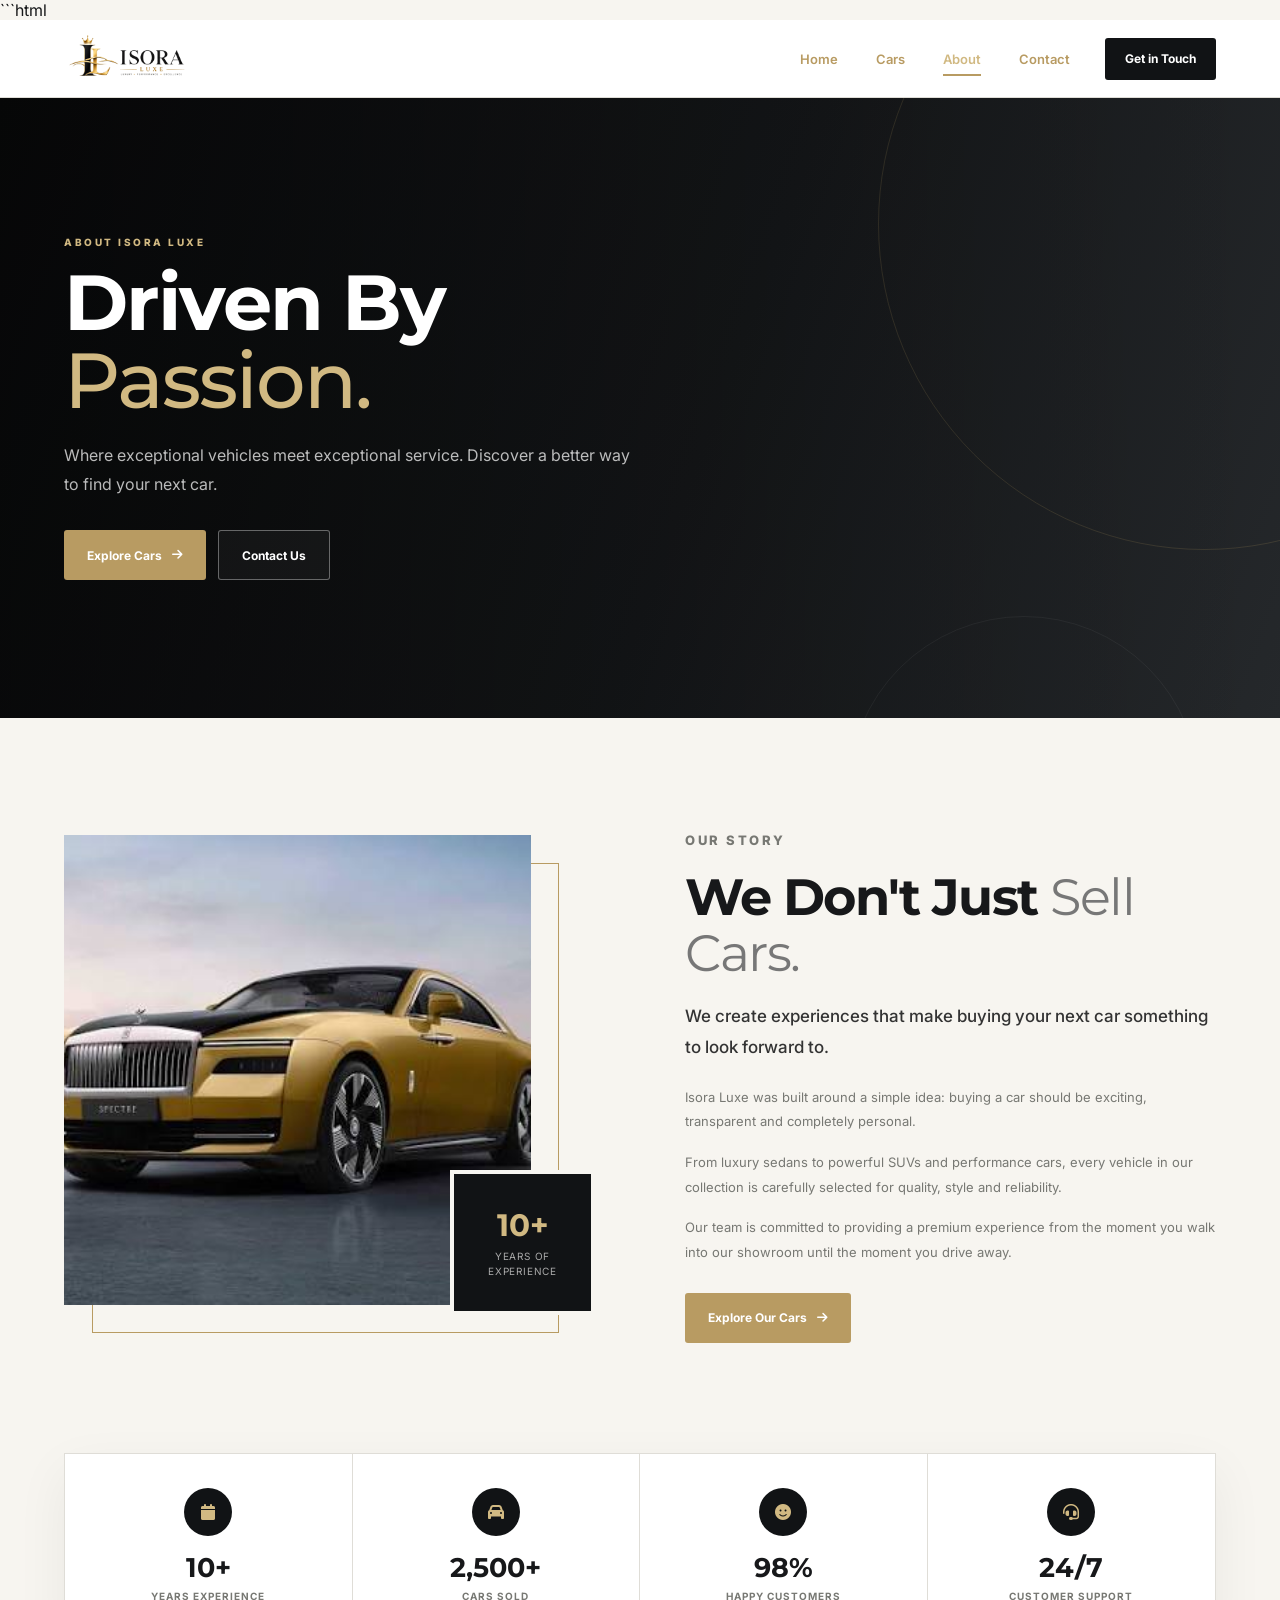
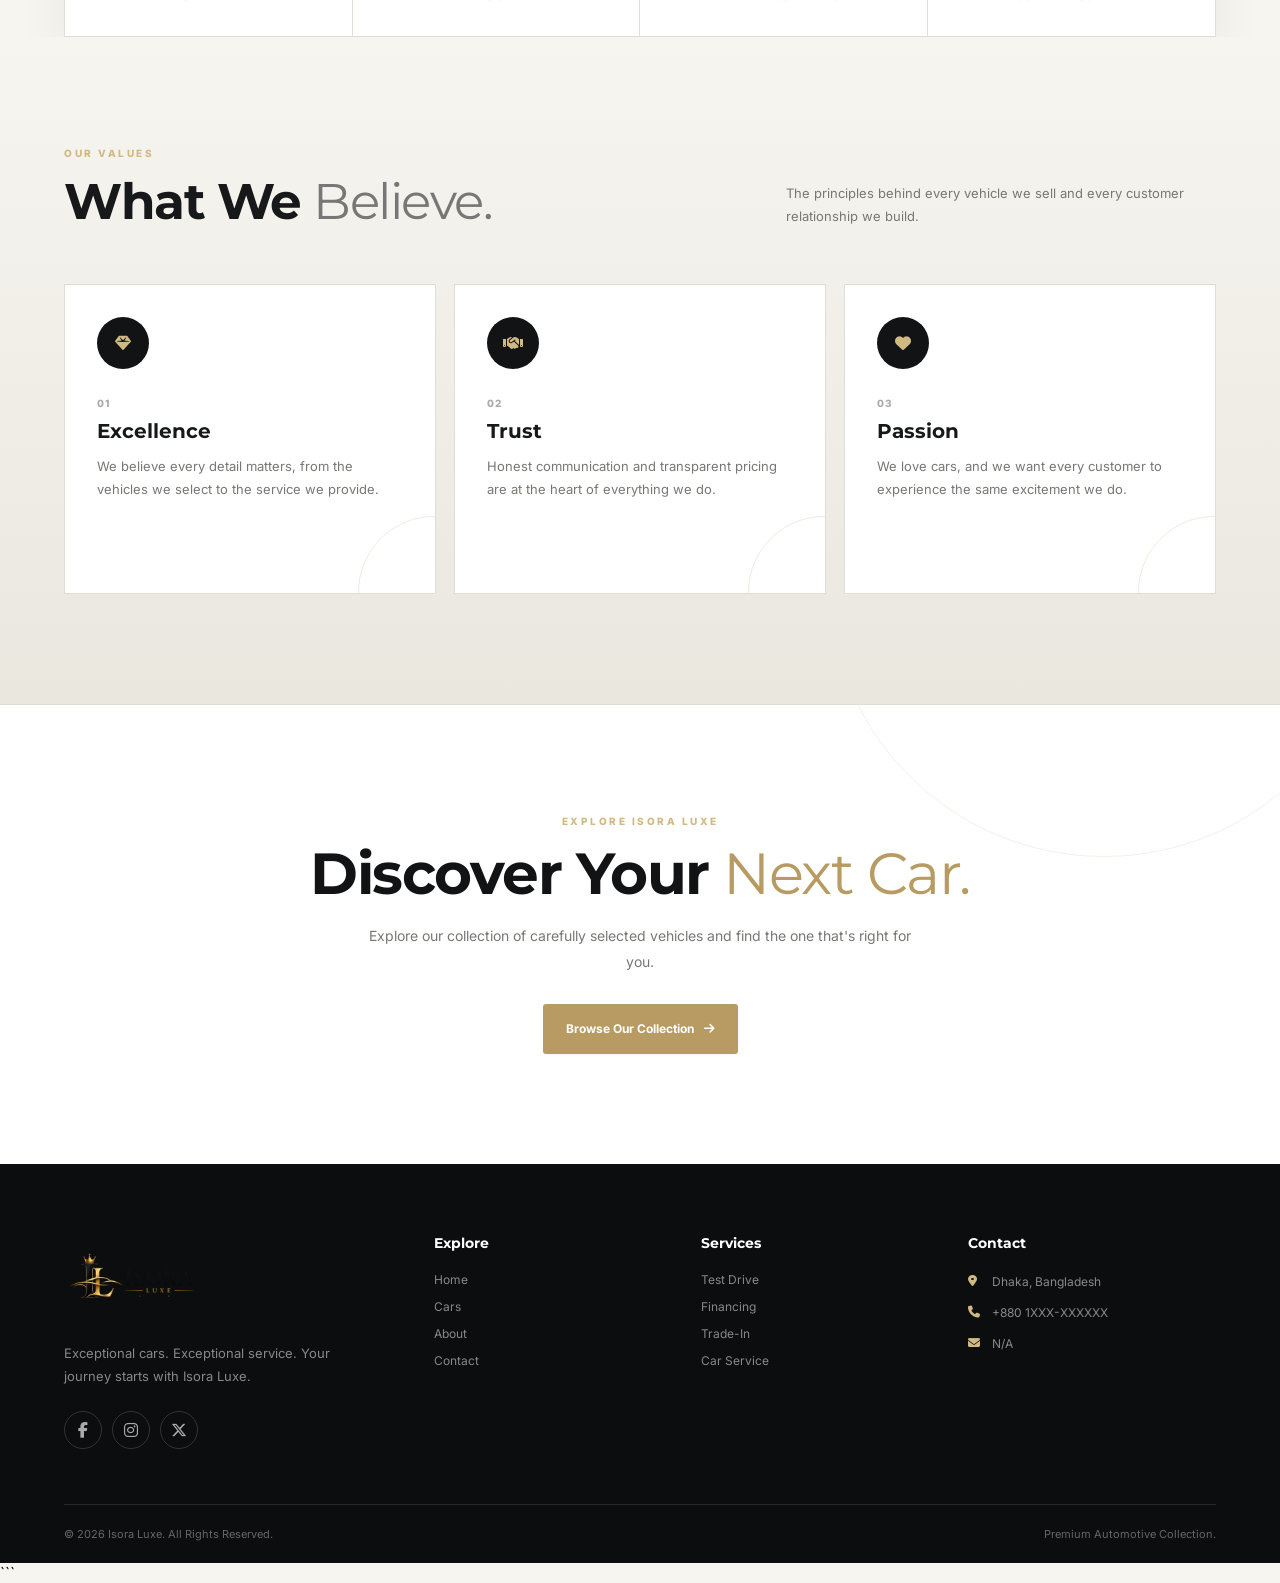
==== about.html @ 67a17119 "Fix website files and image paths" ====
```html
<!DOCTYPE html>
<html lang="en">

<head>

    <meta charset="UTF-8">
    <meta name="viewport" content="width=device-width, initial-scale=1.0">

    <title>About | Isora Luxe</title>

    <!-- Google Fonts -->
    <link
        href="https://fonts.googleapis.com/css2?family=Inter:wght@400;500;600;700&family=Montserrat:wght@600;700;800&display=swap"
        rel="stylesheet">

    <!-- Font Awesome -->
    <link
        rel="stylesheet"
        href="https://cdnjs.cloudflare.com/ajax/libs/font-awesome/6.5.2/css/all.min.css">

    <style>

        :root {
            --black: #111315;
            --dark: #181a1d;
            --charcoal: #24272b;

            --cream: #f7f5f0;
            --warm: #eeece6;
            --white: #ffffff;

            --text: #17181a;
            --muted: #777873;

            --gold: #b89b62;
            --gold-light: #d1b982;

            --border: #dfddd7;
        }


        * {
            margin: 0;
            padding: 0;
            box-sizing: border-box;
        }


        html {
            scroll-behavior: smooth;
        }


        body {
            font-family: "Inter", sans-serif;
            background: var(--cream);
            color: var(--text);
            overflow-x: hidden;
        }


        a {
            text-decoration: none;
        }


        /* =====================================================
           NAVBAR
        ===================================================== */

        .navbar {
            width: 100%;
            height: 78px;

            padding: 0 5%;

            display: flex;
            align-items: center;
            justify-content: space-between;

            background: #ffffff;

            border-bottom: 1px solid var(--border);

            position: relative;
            z-index: 100;
        }


        /* LOGO IMAGE */

        .logo {
            display: flex;
            align-items: center;

            flex-shrink: 0;
        }


        .logo img {
            width: 125px;
            height: auto;

            display: block;

            object-fit: contain;
        }


        .nav-links {
            display: flex;
            align-items: center;
            justify-content: center;

            gap: 38px;

            margin-left: auto;
            margin-right: 35px;
        }


        /* GOLDEN NAVIGATION LINKS */

        .nav-links a {
            position: relative;

            color: var(--gold);

            font-size: 13px;
            font-weight: 600;

            transition: color 0.25s ease;
        }


        .nav-links a:hover,
        .nav-links a.active {
            color: var(--gold-light);
        }


        .nav-links a.active::after {
            content: "";

            position: absolute;

            left: 0;
            bottom: -9px;

            width: 100%;
            height: 2px;

            background: var(--gold);
        }


        .nav-btn {
            display: inline-flex;
            align-items: center;
            justify-content: center;

            min-height: 42px;

            padding: 0 20px;

            background: var(--black);
            color: white;

            font-size: 12px;
            font-weight: 700;

            border-radius: 3px;

            transition: 0.25s ease;
        }


        .nav-btn:hover {
            background: var(--gold);
            color: white;
        }


        .menu-btn {
            display: none;

            border: none;
            background: transparent;

            font-size: 22px;

            cursor: pointer;
        }


        /* =====================================================
           HERO
        ===================================================== */

        .about-hero {
            min-height: 620px;

            position: relative;

            display: flex;
            align-items: center;

            background:
                linear-gradient(
                    110deg,
                    #090a0b 0%,
                    #151719 55%,
                    #25282b 100%
                );

            overflow: hidden;
        }


        .about-hero::before {
            content: "";

            position: absolute;

            width: 650px;
            height: 650px;

            right: -250px;
            top: -200px;

            border: 1px solid rgba(184,155,98,0.18);

            border-radius: 50%;
        }


        .about-hero::after {
            content: "";

            position: absolute;

            width: 350px;
            height: 350px;

            right: 80px;
            bottom: -250px;

            border: 1px solid rgba(255,255,255,0.05);

            border-radius: 50%;
        }


        .about-hero-overlay {
            position: absolute;
            inset: 0;

            background:
                linear-gradient(
                    90deg,
                    rgba(0,0,0,0.35),
                    transparent
                );
        }


        .about-hero-content {
            width: min(1180px, 90%);

            margin: 0 auto;

            position: relative;

            z-index: 2;

            color: white;
        }


        .section-label {
            margin-bottom: 15px;

            color: var(--gold-light);

            font-size: 10px;
            font-weight: 800;

            letter-spacing: 2.5px;

            text-transform: uppercase;
        }


        .about-hero h1 {
            max-width: 700px;

            margin-bottom: 22px;

            font-family: "Montserrat", sans-serif;

            font-size: clamp(48px, 7vw, 78px);

            line-height: 1;

            letter-spacing: -2px;
        }


        .about-hero h1 span {
            color: var(--gold-light);
            font-weight: 500;
        }


        .hero-description {
            max-width: 570px;

            margin-bottom: 32px;

            color: rgba(255,255,255,0.72);

            font-size: 16px;
            line-height: 1.8;
        }


        .hero-buttons {
            display: flex;
            flex-wrap: wrap;
            gap: 12px;
        }


        .primary-btn,
        .secondary-btn {
            min-height: 50px;

            padding: 0 23px;

            display: inline-flex;
            align-items: center;
            justify-content: center;

            gap: 10px;

            border-radius: 3px;

            font-size: 12px;
            font-weight: 700;

            transition: 0.25s ease;
        }


        .primary-btn {
            background: var(--gold);
            color: white;
        }


        .primary-btn:hover {
            background: var(--gold-light);
            color: var(--black);

            transform: translateY(-2px);
        }


        .secondary-btn {
            border: 1px solid rgba(255,255,255,0.35);

            background: rgba(255,255,255,0.04);

            color: white;
        }


        .secondary-btn:hover {
            background: white;
            color: var(--black);

            transform: translateY(-2px);
        }


        /* =====================================================
           STORY
        ===================================================== */

        .about-section {
            width: min(1180px, 90%);

            margin: 0 auto;

            padding: 110px 0;

            display: grid;

            grid-template-columns: 1fr 1fr;

            gap: 90px;

            align-items: center;
        }


        .about-image {
            position: relative;

            min-height: 500px;
        }


        .about-image img {
            width: 88%;
            height: 470px;

            display: block;

            object-fit: cover;

            position: relative;

            z-index: 2;
        }


        .image-frame {
            position: absolute;

            width: 88%;
            height: 470px;

            top: 28px;
            left: 28px;

            border: 1px solid var(--gold);

            z-index: 1;
        }


        .experience-badge {
            position: absolute;

            right: 0;
            bottom: 20px;

            width: 145px;
            height: 145px;

            display: flex;
            flex-direction: column;

            align-items: center;
            justify-content: center;

            text-align: center;

            background: var(--black);

            color: white;

            z-index: 4;

            border: 4px solid var(--cream);
        }


        .experience-badge strong {
            font-family: "Montserrat", sans-serif;

            font-size: 31px;

            color: var(--gold-light);
        }


        .experience-badge span {
            margin-top: 5px;

            font-size: 10px;

            line-height: 1.5;

            color: #aaa;

            text-transform: uppercase;

            letter-spacing: 0.8px;
        }


        .about-content h2 {
            margin-bottom: 20px;

            font-family: "Montserrat", sans-serif;

            font-size: clamp(34px, 4vw, 52px);

            line-height: 1.1;

            letter-spacing: -1.5px;
        }


        .about-content h2 span {
            color: #777;

            font-weight: 400;
        }


        .about-intro {
            margin-bottom: 22px;

            color: #333;

            font-size: 17px;

            line-height: 1.8;

            font-weight: 500;
        }


        .about-content > p:not(.about-intro) {
            margin-bottom: 16px;

            color: var(--muted);

            font-size: 13px;

            line-height: 1.9;
        }


        .about-content .primary-btn {
            margin-top: 12px;
        }


        /* =====================================================
           STATS
        ===================================================== */

        .stats-section {
            width: min(1180px, 90%);

            margin: 0 auto;

            display: grid;

            grid-template-columns: repeat(4, 1fr);

            background: white;

            border: 1px solid var(--border);

            box-shadow: 0 18px 50px rgba(0,0,0,0.06);
        }


        .stat {
            padding: 34px 20px;

            text-align: center;

            border-right: 1px solid var(--border);
        }


        .stat:last-child {
            border-right: none;
        }


        .stat-icon {
            width: 48px;
            height: 48px;

            margin: 0 auto 15px;

            display: flex;

            align-items: center;
            justify-content: center;

            border-radius: 50%;

            background: var(--black);

            color: var(--gold-light);
        }


        .stat strong {
            display: block;

            margin-bottom: 6px;

            font-family: "Montserrat", sans-serif;

            font-size: 27px;
        }


        .stat span {
            color: var(--muted);

            font-size: 10px;

            font-weight: 700;

            letter-spacing: 1px;

            text-transform: uppercase;
        }


        /* =====================================================
           VALUES
        ===================================================== */

        .values-section {
            padding: 110px 5%;

            background:
                linear-gradient(
                    180deg,
                    var(--cream),
                    #eae7df
                );
        }


        .section-heading {
            width: min(1180px, 100%);

            margin: 0 auto 55px;

            display: flex;

            align-items: end;

            justify-content: space-between;

            gap: 40px;
        }


        .section-heading h2 {
            font-family: "Montserrat", sans-serif;

            font-size: clamp(34px, 4vw, 50px);

            line-height: 1.1;

            letter-spacing: -1.5px;
        }


        .section-heading h2 span {
            color: #777;

            font-weight: 400;
        }


        .heading-description {
            max-width: 430px;

            color: var(--muted);

            font-size: 13px;

            line-height: 1.8;
        }


        .values-grid {
            width: min(1180px, 100%);

            margin: 0 auto;

            display: grid;

            grid-template-columns: repeat(3, 1fr);

            gap: 18px;
        }


        .value-card {
            min-height: 310px;

            padding: 32px;

            background: white;

            border: 1px solid var(--border);

            position: relative;

            overflow: hidden;

            transition: 0.3s ease;
        }


        .value-card::after {
            content: "";

            position: absolute;

            width: 150px;
            height: 150px;

            right: -75px;
            bottom: -75px;

            border: 1px solid rgba(184,155,98,0.2);

            border-radius: 50%;
        }


        .value-card:hover {
            transform: translateY(-7px);

            box-shadow: 0 22px 45px rgba(0,0,0,0.09);
        }


        .value-icon {
            width: 52px;
            height: 52px;

            margin-bottom: 28px;

            display: flex;

            align-items: center;
            justify-content: center;

            background: var(--black);

            color: var(--gold-light);

            border-radius: 50%;
        }


        .value-number {
            display: block;

            margin-bottom: 10px;

            color: #aaa;

            font-size: 10px;

            font-weight: 800;

            letter-spacing: 1px;
        }


        .value-card h3 {
            margin-bottom: 12px;

            font-family: "Montserrat", sans-serif;

            font-size: 20px;
        }


        .value-card p {
            color: var(--muted);

            font-size: 13px;

            line-height: 1.8;
        }


        /* =====================================================
           CTA
        ===================================================== */

        .about-cta {
            padding: 110px 5%;

            background: #ffffff;

            color: var(--black);

            text-align: center;

            position: relative;

            overflow: hidden;

            border-top: 1px solid var(--border);
        }


        .about-cta::before {
            content: "";

            position: absolute;

            width: 550px;
            height: 550px;

            top: -400px;
            right: -100px;

            border: 1px solid rgba(184,155,98,0.15);

            border-radius: 50%;
        }


        .cta-content {
            width: min(750px, 100%);

            margin: 0 auto;

            position: relative;

            z-index: 2;
        }


        .about-cta h2 {
            margin-bottom: 18px;

            font-family: "Montserrat", sans-serif;

            font-size: clamp(36px, 5vw, 58px);

            line-height: 1.1;

            letter-spacing: -1.5px;

            color: var(--black);
        }


        .about-cta h2 span {
            color: var(--gold);

            font-weight: 400;
        }


        .about-cta p:not(.section-label) {
            max-width: 560px;

            margin: 0 auto 30px;

            color: var(--muted);

            font-size: 14px;

            line-height: 1.8;
        }


        /* =====================================================
           FOOTER
        ===================================================== */

        .footer {
            width: 100%;

            background: #0c0d0f;

            color: white;

            padding: 70px 5% 0;
        }


        .footer-grid {
            width: min(1180px, 100%);

            margin: 0 auto;

            display: grid;

            grid-template-columns: 1.5fr 1fr 1fr 1.2fr;

            gap: 60px;

            padding-bottom: 55px;
        }


        .footer-about .logo {
            display: inline-flex;

            margin-bottom: 18px;
        }


        /* FOOTER LOGO */

        .footer-about .logo img {
            width: 135px;

            height: auto;

            display: block;
        }


        .footer-about > p {
            max-width: 300px;

            color: #888;

            font-size: 13px;

            line-height: 1.8;
        }


        .social-links {
            display: flex;

            gap: 10px;

            margin-top: 22px;
        }


        .social-links a {
            width: 38px;
            height: 38px;

            display: flex;

            align-items: center;
            justify-content: center;

            border: 1px solid #333;

            color: #aaa;

            border-radius: 50%;

            transition: 0.25s ease;
        }


        .social-links a:hover {
            background: var(--gold);

            border-color: var(--gold);

            color: white;
        }


        .footer-column {
            display: flex;

            flex-direction: column;

            gap: 12px;
        }


        .footer-column h4 {
            margin-bottom: 8px;

            font-family: "Montserrat", sans-serif;

            font-size: 14px;
        }


        .footer-column a {
            color: #888;

            font-size: 12px;

            transition: color 0.2s ease;
        }


        .footer-column a:hover {
            color: var(--gold-light);
        }


        .footer-column p {
            display: flex;

            align-items: flex-start;

            gap: 10px;

            color: #888;

            font-size: 12px;

            line-height: 1.6;
        }


        .footer-column p i {
            color: var(--gold-light);

            margin-top: 3px;

            min-width: 14px;
        }


        .footer-bottom {
            width: min(1180px, 100%);

            margin: 0 auto;

            padding: 22px 0;

            border-top: 1px solid #25272a;

            display: flex;

            align-items: center;

            justify-content: space-between;

            gap: 20px;
        }


        .footer-bottom p {
            color: #666;

            font-size: 11px;
        }


        /* =====================================================
           RESPONSIVE
        ===================================================== */

        @media (max-width: 950px) {

            .nav-links {
                gap: 22px;

                margin-right: 20px;
            }


            .about-section {
                grid-template-columns: 1fr;

                gap: 60px;
            }


            .about-image {
                max-width: 650px;

                width: 100%;

                margin: 0 auto;
            }


            .stats-section {
                grid-template-columns: repeat(2, 1fr);
            }


            .stat:nth-child(2) {
                border-right: none;
            }


            .stat:nth-child(-n+2) {
                border-bottom: 1px solid var(--border);
            }


            .values-grid {
                grid-template-columns: 1fr 1fr;
            }


            .footer-grid {
                grid-template-columns: 1fr 1fr;
            }
        }


        @media (max-width: 700px) {

            .navbar {
                height: 70px;
            }


            .logo img {
                width: 110px;
            }


            .nav-links,
            .nav-btn {
                display: none;
            }


            .menu-btn {
                display: block;
            }


            .about-hero {
                min-height: 560px;
            }


            .about-hero h1 {
                letter-spacing: -1px;
            }


            .about-section {
                padding: 75px 0;
            }


            .about-image {
                min-height: 390px;
            }


            .about-image img {
                width: 88%;

                height: 370px;
            }


            .image-frame {
                width: 88%;

                height: 370px;
            }


            .experience-badge {
                width: 120px;
                height: 120px;

                bottom: 10px;
            }


            .experience-badge strong {
                font-size: 25px;
            }


            .section-heading {
                display: block;
            }


            .heading-description {
                margin-top: 20px;
            }


            .values-grid {
                grid-template-columns: 1fr;
            }


            .values-section {
                padding: 75px 5%;
            }


            .about-cta {
                padding: 80px 5%;
            }


            .footer {
                padding-top: 55px;
            }


            .footer-grid {
                grid-template-columns: 1fr;

                gap: 35px;
            }


            .footer-bottom {
                flex-direction: column;

                align-items: flex-start;
            }
        }


        @media (max-width: 480px) {

            .logo img {
                width: 100px;
            }


            .hero-buttons {
                flex-direction: column;
            }


            .primary-btn,
            .secondary-btn {
                width: 100%;
            }


            .stats-section {
                grid-template-columns: 1fr;
            }


            .stat {
                border-right: none !important;

                border-bottom: 1px solid var(--border);
            }


            .stat:last-child {
                border-bottom: none;
            }


            .about-image img,
            .image-frame {
                width: 92%;
            }

        }

    </style>

</head>


<body>


<!-- =====================================================
     NAVBAR
===================================================== -->

<header class="navbar">

    <!-- LOGO IMAGE -->
    <a href="index.html" class="logo">
        <img src="images/logo.png" alt="Isora Luxe Logo">
    </a>


    <nav class="nav-links">

        <a href="index.html">
            Home
        </a>

        <a href="cars.html">
            Cars
        </a>

        <a href="about.html" class="active">
            About
        </a>

        <a href="contact.html">
            Contact
        </a>

    </nav>


    <a href="contact.html" class="nav-btn">
        Get in Touch
    </a>


    <button class="menu-btn" type="button" aria-label="Open menu">
        <i class="fa-solid fa-bars"></i>
    </button>

</header>


<!-- =====================================================
     HERO
===================================================== -->

<section class="about-hero">

    <div class="about-hero-overlay"></div>


    <div class="about-hero-content">

        <p class="section-label">
            About Isora Luxe
        </p>


        <h1>
            Driven By
            <span>Passion.</span>
        </h1>


        <p class="hero-description">
            Where exceptional vehicles meet exceptional service.
            Discover a better way to find your next car.
        </p>


        <div class="hero-buttons">

            <a href="cars.html" class="primary-btn">
                Explore Cars
                <i class="fa-solid fa-arrow-right"></i>
            </a>


            <a href="contact.html" class="secondary-btn">
                Contact Us
            </a>

        </div>

    </div>

</section>


<!-- =====================================================
     STORY
===================================================== -->

<section class="about-section">

    <div class="about-image">

        <div class="image-frame"></div>


        <img
            src="images/car2.jpg"
            alt="Luxury car at Isora Luxe">


        <div class="experience-badge">

            <strong>10+</strong>

            <span>
                Years of<br>
                Experience
            </span>

        </div>

    </div>


    <div class="about-content">

        <p class="section-label">
            Our Story
        </p>


        <h2>
            We Don't Just
            <span>Sell Cars.</span>
        </h2>


        <p class="about-intro">
            We create experiences that make buying your next
            car something to look forward to.
        </p>


        <p>
            Isora Luxe was built around a simple idea:
            buying a car should be exciting, transparent and
            completely personal.
        </p>


        <p>
            From luxury sedans to powerful SUVs and performance
            cars, every vehicle in our collection is carefully
            selected for quality, style and reliability.
        </p>


        <p>
            Our team is committed to providing a premium
            experience from the moment you walk into our
            showroom until the moment you drive away.
        </p>


        <a href="cars.html" class="primary-btn">
            Explore Our Cars
            <i class="fa-solid fa-arrow-right"></i>
        </a>

    </div>

</section>


<!-- =====================================================
     STATS
===================================================== -->

<section class="stats-section">

    <div class="stat">

        <div class="stat-icon">
            <i class="fa-solid fa-calendar"></i>
        </div>

        <strong>10+</strong>

        <span>
            Years Experience
        </span>

    </div>


    <div class="stat">

        <div class="stat-icon">
            <i class="fa-solid fa-car"></i>
        </div>

        <strong>2,500+</strong>

        <span>
            Cars Sold
        </span>

    </div>


    <div class="stat">

        <div class="stat-icon">
            <i class="fa-solid fa-face-smile"></i>
        </div>

        <strong>98%</strong>

        <span>
            Happy Customers
        </span>

    </div>


    <div class="stat">

        <div class="stat-icon">
            <i class="fa-solid fa-headset"></i>
        </div>

        <strong>24/7</strong>

        <span>
            Customer Support
        </span>

    </div>

</section>


<!-- =====================================================
     VALUES
===================================================== -->

<section class="values-section">

    <div class="section-heading">

        <div>

            <p class="section-label">
                Our Values
            </p>


            <h2>
                What We
                <span>Believe.</span>
            </h2>

        </div>


        <p class="heading-description">
            The principles behind every vehicle we sell
            and every customer relationship we build.
        </p>

    </div>


    <div class="values-grid">

        <div class="value-card">

            <div class="value-icon">
                <i class="fa-solid fa-gem"></i>
            </div>


            <span class="value-number">
                01
            </span>


            <h3>
                Excellence
            </h3>


            <p>
                We believe every detail matters, from the
                vehicles we select to the service we provide.
            </p>

        </div>


        <div class="value-card">

            <div class="value-icon">
                <i class="fa-solid fa-handshake"></i>
            </div>


            <span class="value-number">
                02
            </span>


            <h3>
                Trust
            </h3>


            <p>
                Honest communication and transparent pricing
                are at the heart of everything we do.
            </p>

        </div>


        <div class="value-card">

            <div class="value-icon">
                <i class="fa-solid fa-heart"></i>
            </div>


            <span class="value-number">
                03
            </span>


            <h3>
                Passion
            </h3>


            <p>
                We love cars, and we want every customer to
                experience the same excitement we do.
            </p>

        </div>

    </div>

</section>


<!-- =====================================================
     CTA
===================================================== -->

<section class="about-cta">

    <div class="cta-content">

        <p class="section-label">
            Explore Isora Luxe
        </p>


        <h2>
            Discover Your
            <span>Next Car.</span>
        </h2>


        <p>
            Explore our collection of carefully selected
            vehicles and find the one that's right for you.
        </p>


        <a href="cars.html" class="primary-btn">
            Browse Our Collection
            <i class="fa-solid fa-arrow-right"></i>
        </a>

    </div>

</section>


<!-- =====================================================
     FOOTER
===================================================== -->

<footer class="footer">

    <div class="footer-grid">

        <div class="footer-about">

            <!-- FOOTER LOGO IMAGE -->
            <a href="index.html" class="logo">
                <img src="images/logo.png" alt="Isora Luxe Logo">
            </a>


            <p>
                Exceptional cars. Exceptional service.
                Your journey starts with Isora Luxe.
            </p>


            <div class="social-links">

                <a href="#" aria-label="Facebook">
                    <i class="fa-brands fa-facebook-f"></i>
                </a>


                <a href="#" aria-label="Instagram">
                    <i class="fa-brands fa-instagram"></i>
                </a>


                <a href="#" aria-label="X">
                    <i class="fa-brands fa-x-twitter"></i>
                </a>

            </div>

        </div>


        <div class="footer-column">

            <h4>
                Explore
            </h4>


            <a href="index.html">
                Home
            </a>


            <a href="cars.html">
                Cars
            </a>


            <a href="about.html">
                About
            </a>


            <a href="contact.html">
                Contact
            </a>

        </div>


        <div class="footer-column">

            <h4>
                Services
            </h4>


            <a href="contact.html">
                Test Drive
            </a>


            <a href="contact.html">
                Financing
            </a>


            <a href="contact.html">
                Trade-In
            </a>


            <a href="contact.html">
                Car Service
            </a>

        </div>


        <div class="footer-column">

            <h4>
                Contact
            </h4>


            <p>
                <i class="fa-solid fa-location-dot"></i>
                Dhaka, Bangladesh
            </p>


            <p>
                <i class="fa-solid fa-phone"></i>
                +880 1XXX-XXXXXX
            </p>


            <p>
                <i class="fa-solid fa-envelope"></i>
                N/A
            </p>

        </div>

    </div>


    <div class="footer-bottom">

        <p>
            © 2026 Isora Luxe. All Rights Reserved.
        </p>


        <p>
            Premium Automotive Collection.
        </p>

    </div>

</footer>


<script src="js/script.js"></script>

</body>

</html>
```
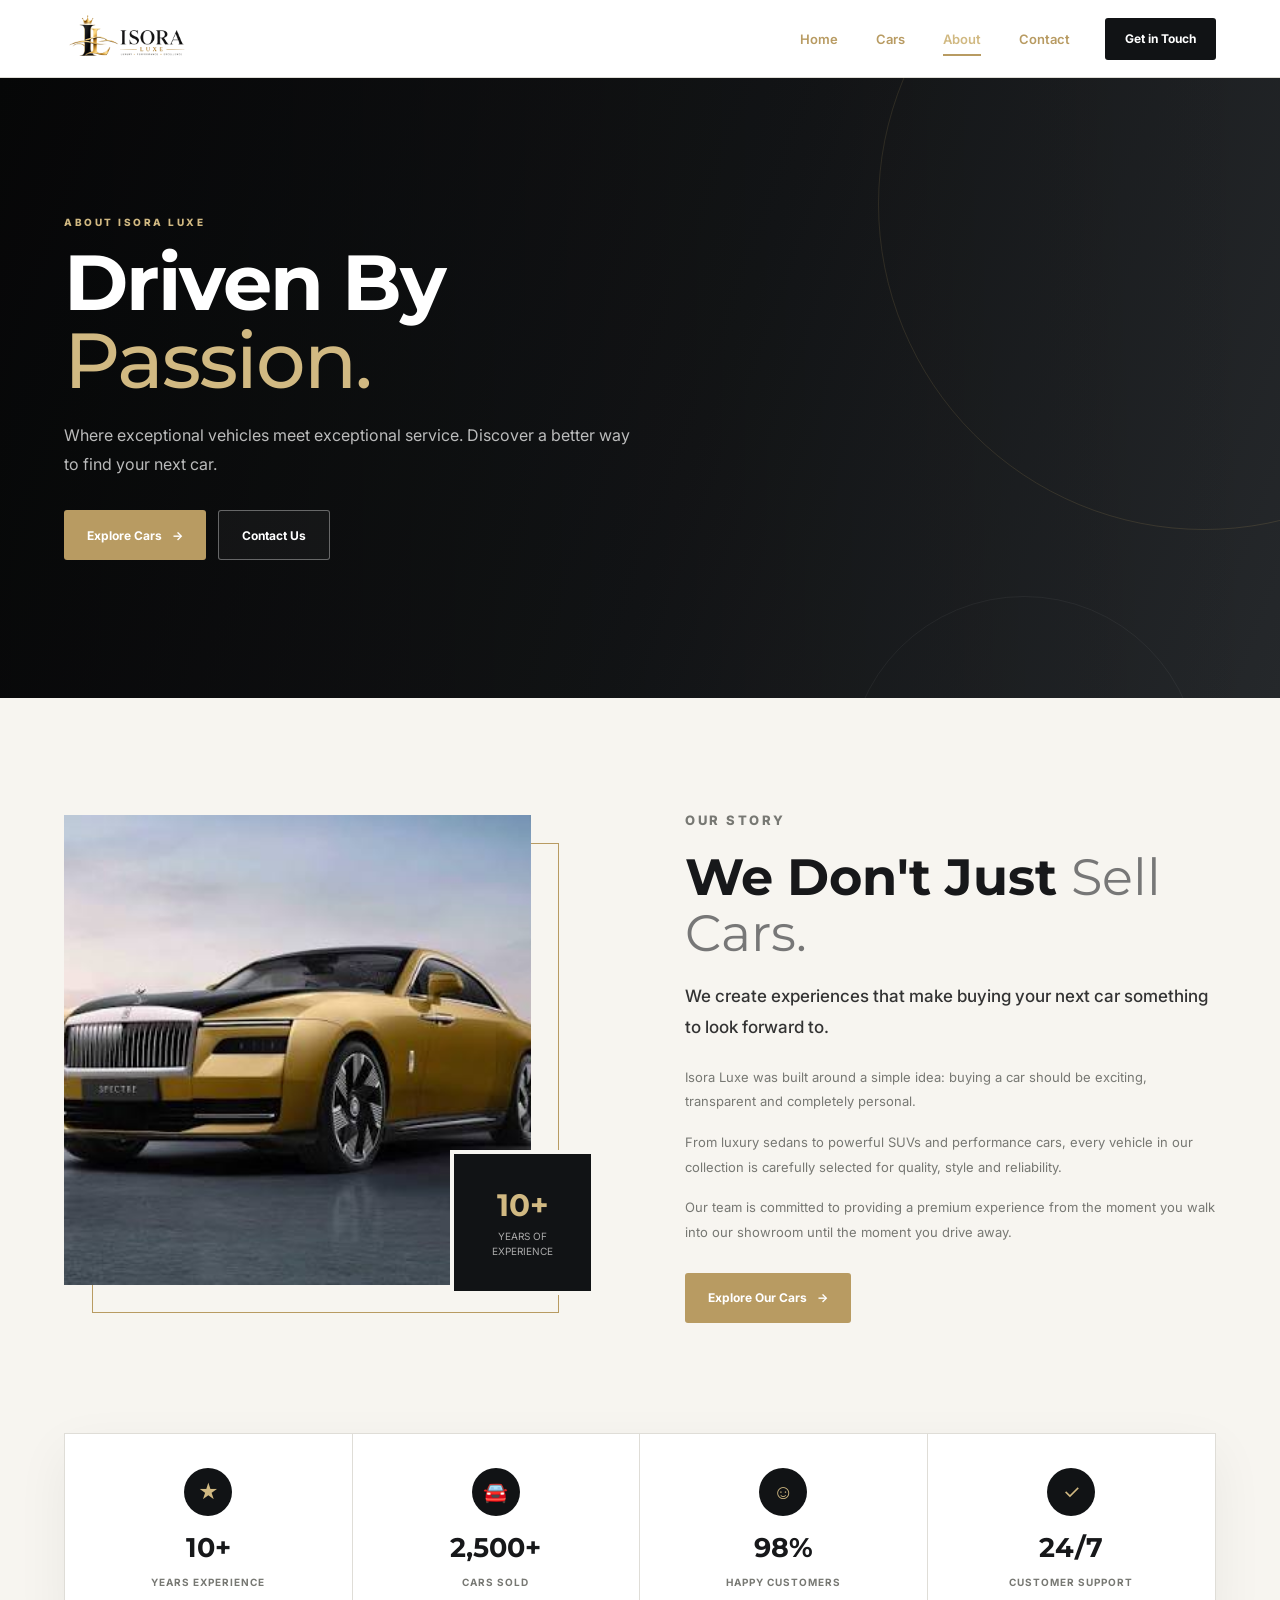
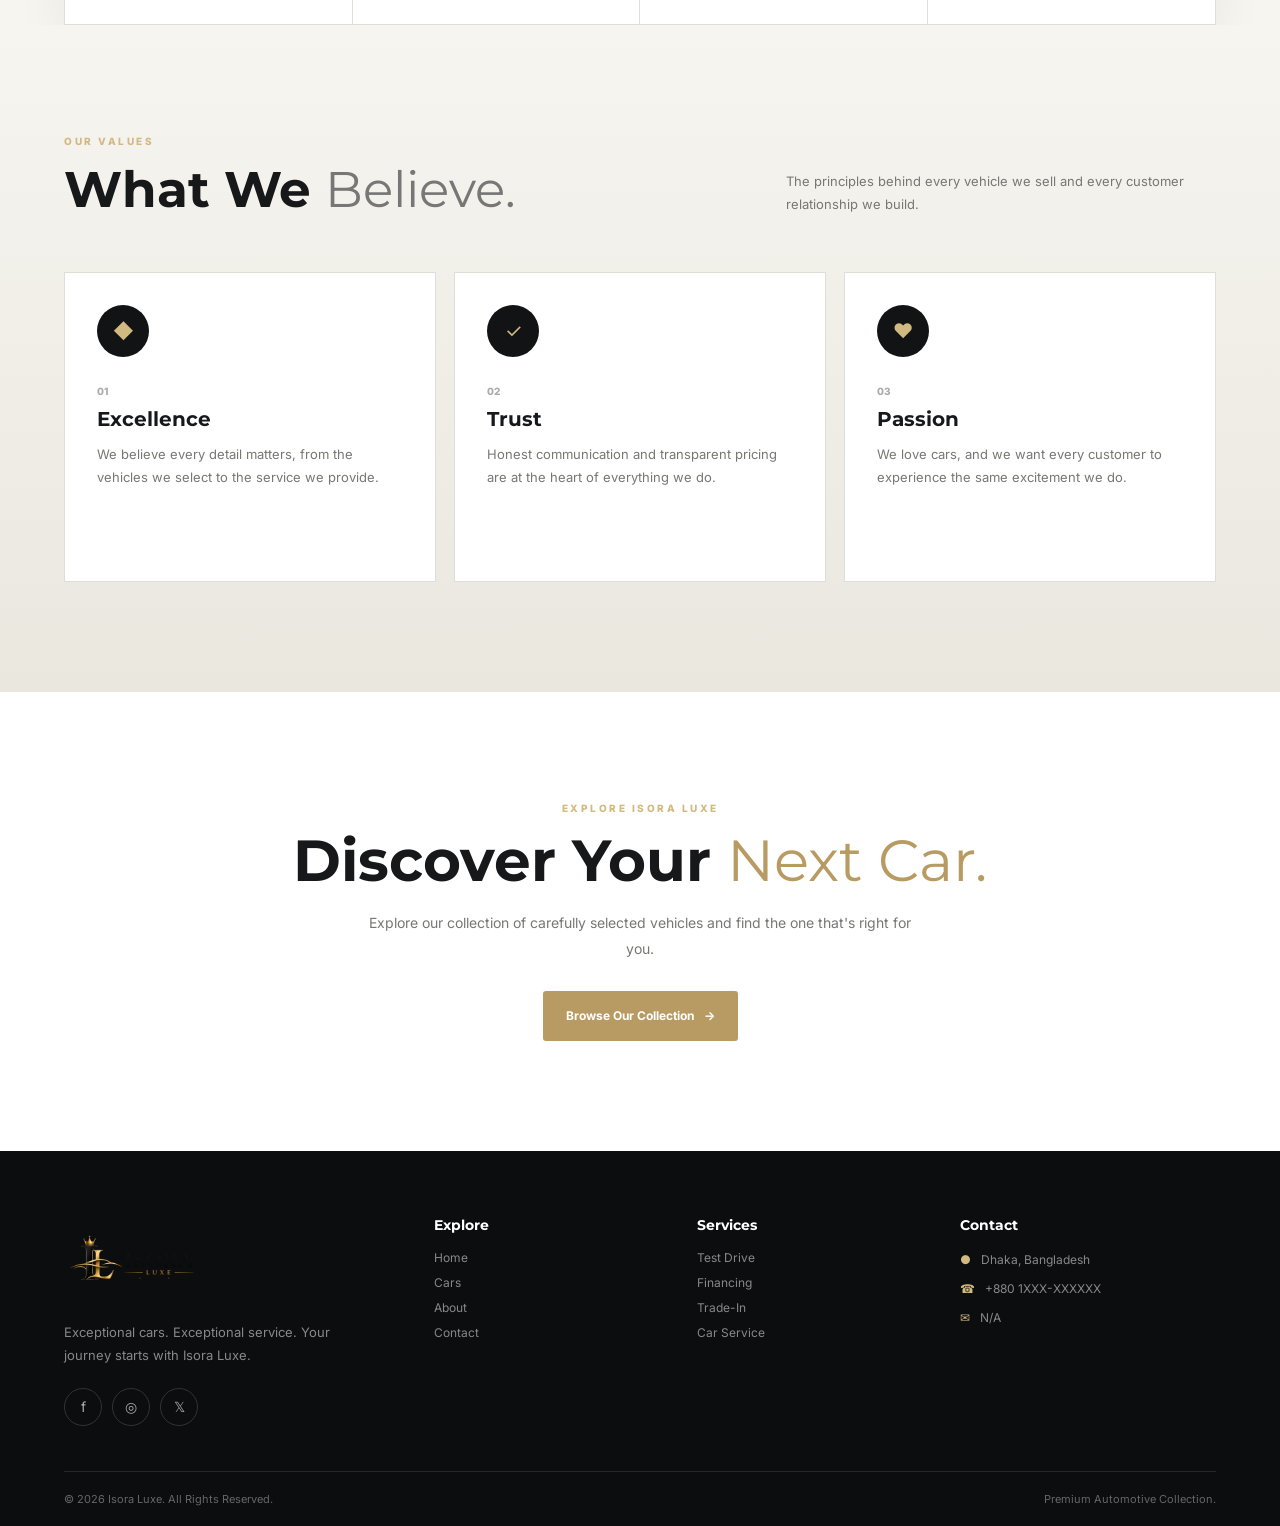
==== commit bafdb3e2: "Add files via upload" ====
--- a/about.html
+++ b/about.html
@@ -1,1808 +1,2289 @@
-```html
-<!DOCTYPE html>
-<html lang="en">
-
-<head>
-
-    <meta charset="UTF-8">
-    <meta name="viewport" content="width=device-width, initial-scale=1.0">
-
-    <title>About | Isora Luxe</title>
-
-    <!-- Google Fonts -->
-    <link
-        href="https://fonts.googleapis.com/css2?family=Inter:wght@400;500;600;700&family=Montserrat:wght@600;700;800&display=swap"
-        rel="stylesheet">
-
-    <!-- Font Awesome -->
-    <link
-        rel="stylesheet"
-        href="https://cdnjs.cloudflare.com/ajax/libs/font-awesome/6.5.2/css/all.min.css">
-
-    <style>
-
-        :root {
-            --black: #111315;
-            --dark: #181a1d;
-            --charcoal: #24272b;
-
-            --cream: #f7f5f0;
-            --warm: #eeece6;
-            --white: #ffffff;
-
-            --text: #17181a;
-            --muted: #777873;
-
-            --gold: #b89b62;
-            --gold-light: #d1b982;
-
-            --border: #dfddd7;
-        }
-
-
-        * {
-            margin: 0;
-            padding: 0;
-            box-sizing: border-box;
-        }
-
-
-        html {
-            scroll-behavior: smooth;
-        }
-
-
-        body {
-            font-family: "Inter", sans-serif;
-            background: var(--cream);
-            color: var(--text);
-            overflow-x: hidden;
-        }
-
-
-        a {
-            text-decoration: none;
-        }
-
-
-        /* =====================================================
-           NAVBAR
-        ===================================================== */
-
-        .navbar {
-            width: 100%;
-            height: 78px;
-
-            padding: 0 5%;
-
-            display: flex;
-            align-items: center;
-            justify-content: space-between;
-
-            background: #ffffff;
-
-            border-bottom: 1px solid var(--border);
-
-            position: relative;
-            z-index: 100;
-        }
-
-
-        /* LOGO IMAGE */
-
-        .logo {
-            display: flex;
-            align-items: center;
-
-            flex-shrink: 0;
-        }
-
-
-        .logo img {
-            width: 125px;
-            height: auto;
-
-            display: block;
-
-            object-fit: contain;
-        }
-
-
-        .nav-links {
-            display: flex;
-            align-items: center;
-            justify-content: center;
-
-            gap: 38px;
-
-            margin-left: auto;
-            margin-right: 35px;
-        }
-
-
-        /* GOLDEN NAVIGATION LINKS */
-
-        .nav-links a {
-            position: relative;
-
-            color: var(--gold);
-
-            font-size: 13px;
-            font-weight: 600;
-
-            transition: color 0.25s ease;
-        }
-
-
-        .nav-links a:hover,
-        .nav-links a.active {
-            color: var(--gold-light);
-        }
-
-
-        .nav-links a.active::after {
-            content: "";
-
-            position: absolute;
-
-            left: 0;
-            bottom: -9px;
-
-            width: 100%;
-            height: 2px;
-
-            background: var(--gold);
-        }
-
-
-        .nav-btn {
-            display: inline-flex;
-            align-items: center;
-            justify-content: center;
-
-            min-height: 42px;
-
-            padding: 0 20px;
-
-            background: var(--black);
-            color: white;
-
-            font-size: 12px;
-            font-weight: 700;
-
-            border-radius: 3px;
-
-            transition: 0.25s ease;
-        }
-
-
-        .nav-btn:hover {
-            background: var(--gold);
-            color: white;
-        }
-
-
-        .menu-btn {
-            display: none;
-
-            border: none;
-            background: transparent;
-
-            font-size: 22px;
-
-            cursor: pointer;
-        }
-
-
-        /* =====================================================
-           HERO
-        ===================================================== */
-
-        .about-hero {
-            min-height: 620px;
-
-            position: relative;
-
-            display: flex;
-            align-items: center;
-
-            background:
-                linear-gradient(
-                    110deg,
-                    #090a0b 0%,
-                    #151719 55%,
-                    #25282b 100%
-                );
-
-            overflow: hidden;
-        }
-
-
-        .about-hero::before {
-            content: "";
-
-            position: absolute;
-
-            width: 650px;
-            height: 650px;
-
-            right: -250px;
-            top: -200px;
-
-            border: 1px solid rgba(184,155,98,0.18);
-
-            border-radius: 50%;
-        }
-
-
-        .about-hero::after {
-            content: "";
-
-            position: absolute;
-
-            width: 350px;
-            height: 350px;
-
-            right: 80px;
-            bottom: -250px;
-
-            border: 1px solid rgba(255,255,255,0.05);
-
-            border-radius: 50%;
-        }
-
-
-        .about-hero-overlay {
-            position: absolute;
-            inset: 0;
-
-            background:
-                linear-gradient(
-                    90deg,
-                    rgba(0,0,0,0.35),
-                    transparent
-                );
-        }
-
-
-        .about-hero-content {
-            width: min(1180px, 90%);
-
-            margin: 0 auto;
-
-            position: relative;
-
-            z-index: 2;
-
-            color: white;
-        }
-
-
-        .section-label {
-            margin-bottom: 15px;
-
-            color: var(--gold-light);
-
-            font-size: 10px;
-            font-weight: 800;
-
-            letter-spacing: 2.5px;
-
-            text-transform: uppercase;
-        }
-
-
-        .about-hero h1 {
-            max-width: 700px;
-
-            margin-bottom: 22px;
-
-            font-family: "Montserrat", sans-serif;
-
-            font-size: clamp(48px, 7vw, 78px);
-
-            line-height: 1;
-
-            letter-spacing: -2px;
-        }
-
-
-        .about-hero h1 span {
-            color: var(--gold-light);
-            font-weight: 500;
-        }
-
-
-        .hero-description {
-            max-width: 570px;
-
-            margin-bottom: 32px;
-
-            color: rgba(255,255,255,0.72);
-
-            font-size: 16px;
-            line-height: 1.8;
-        }
-
-
-        .hero-buttons {
-            display: flex;
-            flex-wrap: wrap;
-            gap: 12px;
-        }
-
-
-        .primary-btn,
-        .secondary-btn {
-            min-height: 50px;
-
-            padding: 0 23px;
-
-            display: inline-flex;
-            align-items: center;
-            justify-content: center;
-
-            gap: 10px;
-
-            border-radius: 3px;
-
-            font-size: 12px;
-            font-weight: 700;
-
-            transition: 0.25s ease;
-        }
-
-
-        .primary-btn {
-            background: var(--gold);
-            color: white;
-        }
-
-
-        .primary-btn:hover {
-            background: var(--gold-light);
-            color: var(--black);
-
-            transform: translateY(-2px);
-        }
-
-
-        .secondary-btn {
-            border: 1px solid rgba(255,255,255,0.35);
-
-            background: rgba(255,255,255,0.04);
-
-            color: white;
-        }
-
-
-        .secondary-btn:hover {
-            background: white;
-            color: var(--black);
-
-            transform: translateY(-2px);
-        }
-
-
-        /* =====================================================
-           STORY
-        ===================================================== */
-
-        .about-section {
-            width: min(1180px, 90%);
-
-            margin: 0 auto;
-
-            padding: 110px 0;
-
-            display: grid;
-
-            grid-template-columns: 1fr 1fr;
-
-            gap: 90px;
-
-            align-items: center;
-        }
-
-
-        .about-image {
-            position: relative;
-
-            min-height: 500px;
-        }
-
-
-        .about-image img {
-            width: 88%;
-            height: 470px;
-
-            display: block;
-
-            object-fit: cover;
-
-            position: relative;
-
-            z-index: 2;
-        }
-
-
-        .image-frame {
-            position: absolute;
-
-            width: 88%;
-            height: 470px;
-
-            top: 28px;
-            left: 28px;
-
-            border: 1px solid var(--gold);
-
-            z-index: 1;
-        }
-
-
-        .experience-badge {
-            position: absolute;
-
-            right: 0;
-            bottom: 20px;
-
-            width: 145px;
-            height: 145px;
-
-            display: flex;
-            flex-direction: column;
-
-            align-items: center;
-            justify-content: center;
-
-            text-align: center;
-
-            background: var(--black);
-
-            color: white;
-
-            z-index: 4;
-
-            border: 4px solid var(--cream);
-        }
-
-
-        .experience-badge strong {
-            font-family: "Montserrat", sans-serif;
-
-            font-size: 31px;
-
-            color: var(--gold-light);
-        }
-
-
-        .experience-badge span {
-            margin-top: 5px;
-
-            font-size: 10px;
-
-            line-height: 1.5;
-
-            color: #aaa;
-
-            text-transform: uppercase;
-
-            letter-spacing: 0.8px;
-        }
-
-
-        .about-content h2 {
-            margin-bottom: 20px;
-
-            font-family: "Montserrat", sans-serif;
-
-            font-size: clamp(34px, 4vw, 52px);
-
-            line-height: 1.1;
-
-            letter-spacing: -1.5px;
-        }
-
-
-        .about-content h2 span {
-            color: #777;
-
-            font-weight: 400;
-        }
-
-
-        .about-intro {
-            margin-bottom: 22px;
-
-            color: #333;
-
-            font-size: 17px;
-
-            line-height: 1.8;
-
-            font-weight: 500;
-        }
-
-
-        .about-content > p:not(.about-intro) {
-            margin-bottom: 16px;
-
-            color: var(--muted);
-
-            font-size: 13px;
-
-            line-height: 1.9;
-        }
-
-
-        .about-content .primary-btn {
-            margin-top: 12px;
-        }
-
-
-        /* =====================================================
-           STATS
-        ===================================================== */
-
-        .stats-section {
-            width: min(1180px, 90%);
-
-            margin: 0 auto;
-
-            display: grid;
-
-            grid-template-columns: repeat(4, 1fr);
-
-            background: white;
-
-            border: 1px solid var(--border);
-
-            box-shadow: 0 18px 50px rgba(0,0,0,0.06);
-        }
-
-
-        .stat {
-            padding: 34px 20px;
-
-            text-align: center;
-
-            border-right: 1px solid var(--border);
-        }
-
-
-        .stat:last-child {
-            border-right: none;
-        }
-
-
-        .stat-icon {
-            width: 48px;
-            height: 48px;
-
-            margin: 0 auto 15px;
-
-            display: flex;
-
-            align-items: center;
-            justify-content: center;
-
-            border-radius: 50%;
-
-            background: var(--black);
-
-            color: var(--gold-light);
-        }
-
-
-        .stat strong {
-            display: block;
-
-            margin-bottom: 6px;
-
-            font-family: "Montserrat", sans-serif;
-
-            font-size: 27px;
-        }
-
-
-        .stat span {
-            color: var(--muted);
-
-            font-size: 10px;
-
-            font-weight: 700;
-
-            letter-spacing: 1px;
-
-            text-transform: uppercase;
-        }
-
-
-        /* =====================================================
-           VALUES
-        ===================================================== */
-
-        .values-section {
-            padding: 110px 5%;
-
-            background:
-                linear-gradient(
-                    180deg,
-                    var(--cream),
-                    #eae7df
-                );
-        }
-
-
-        .section-heading {
-            width: min(1180px, 100%);
-
-            margin: 0 auto 55px;
-
-            display: flex;
-
-            align-items: end;
-
-            justify-content: space-between;
-
-            gap: 40px;
-        }
-
-
-        .section-heading h2 {
-            font-family: "Montserrat", sans-serif;
-
-            font-size: clamp(34px, 4vw, 50px);
-
-            line-height: 1.1;
-
-            letter-spacing: -1.5px;
-        }
-
-
-        .section-heading h2 span {
-            color: #777;
-
-            font-weight: 400;
-        }
-
-
-        .heading-description {
-            max-width: 430px;
-
-            color: var(--muted);
-
-            font-size: 13px;
-
-            line-height: 1.8;
-        }
-
-
-        .values-grid {
-            width: min(1180px, 100%);
-
-            margin: 0 auto;
-
-            display: grid;
-
-            grid-template-columns: repeat(3, 1fr);
-
-            gap: 18px;
-        }
-
-
-        .value-card {
-            min-height: 310px;
-
-            padding: 32px;
-
-            background: white;
-
-            border: 1px solid var(--border);
-
-            position: relative;
-
-            overflow: hidden;
-
-            transition: 0.3s ease;
-        }
-
-
-        .value-card::after {
-            content: "";
-
-            position: absolute;
-
-            width: 150px;
-            height: 150px;
-
-            right: -75px;
-            bottom: -75px;
-
-            border: 1px solid rgba(184,155,98,0.2);
-
-            border-radius: 50%;
-        }
-
-
-        .value-card:hover {
-            transform: translateY(-7px);
-
-            box-shadow: 0 22px 45px rgba(0,0,0,0.09);
-        }
-
-
-        .value-icon {
-            width: 52px;
-            height: 52px;
-
-            margin-bottom: 28px;
-
-            display: flex;
-
-            align-items: center;
-            justify-content: center;
-
-            background: var(--black);
-
-            color: var(--gold-light);
-
-            border-radius: 50%;
-        }
-
-
-        .value-number {
-            display: block;
-
-            margin-bottom: 10px;
-
-            color: #aaa;
-
-            font-size: 10px;
-
-            font-weight: 800;
-
-            letter-spacing: 1px;
-        }
-
-
-        .value-card h3 {
-            margin-bottom: 12px;
-
-            font-family: "Montserrat", sans-serif;
-
-            font-size: 20px;
-        }
-
-
-        .value-card p {
-            color: var(--muted);
-
-            font-size: 13px;
-
-            line-height: 1.8;
-        }
-
-
-        /* =====================================================
-           CTA
-        ===================================================== */
-
-        .about-cta {
-            padding: 110px 5%;
-
-            background: #ffffff;
-
-            color: var(--black);
-
-            text-align: center;
-
-            position: relative;
-
-            overflow: hidden;
-
-            border-top: 1px solid var(--border);
-        }
-
-
-        .about-cta::before {
-            content: "";
-
-            position: absolute;
-
-            width: 550px;
-            height: 550px;
-
-            top: -400px;
-            right: -100px;
-
-            border: 1px solid rgba(184,155,98,0.15);
-
-            border-radius: 50%;
-        }
-
-
-        .cta-content {
-            width: min(750px, 100%);
-
-            margin: 0 auto;
-
-            position: relative;
-
-            z-index: 2;
-        }
-
-
-        .about-cta h2 {
-            margin-bottom: 18px;
-
-            font-family: "Montserrat", sans-serif;
-
-            font-size: clamp(36px, 5vw, 58px);
-
-            line-height: 1.1;
-
-            letter-spacing: -1.5px;
-
-            color: var(--black);
-        }
-
-
-        .about-cta h2 span {
-            color: var(--gold);
-
-            font-weight: 400;
-        }
-
-
-        .about-cta p:not(.section-label) {
-            max-width: 560px;
-
-            margin: 0 auto 30px;
-
-            color: var(--muted);
-
-            font-size: 14px;
-
-            line-height: 1.8;
-        }
-
-
-        /* =====================================================
-           FOOTER
-        ===================================================== */
-
-        .footer {
-            width: 100%;
-
-            background: #0c0d0f;
-
-            color: white;
-
-            padding: 70px 5% 0;
-        }
-
-
-        .footer-grid {
-            width: min(1180px, 100%);
-
-            margin: 0 auto;
-
-            display: grid;
-
-            grid-template-columns: 1.5fr 1fr 1fr 1.2fr;
-
-            gap: 60px;
-
-            padding-bottom: 55px;
-        }
-
-
-        .footer-about .logo {
-            display: inline-flex;
-
-            margin-bottom: 18px;
-        }
-
-
-        /* FOOTER LOGO */
-
-        .footer-about .logo img {
-            width: 135px;
-
-            height: auto;
-
-            display: block;
-        }
-
-
-        .footer-about > p {
-            max-width: 300px;
-
-            color: #888;
-
-            font-size: 13px;
-
-            line-height: 1.8;
-        }
-
-
-        .social-links {
-            display: flex;
-
-            gap: 10px;
-
-            margin-top: 22px;
-        }
-
-
-        .social-links a {
-            width: 38px;
-            height: 38px;
-
-            display: flex;
-
-            align-items: center;
-            justify-content: center;
-
-            border: 1px solid #333;
-
-            color: #aaa;
-
-            border-radius: 50%;
-
-            transition: 0.25s ease;
-        }
-
-
-        .social-links a:hover {
-            background: var(--gold);
-
-            border-color: var(--gold);
-
-            color: white;
-        }
-
-
-        .footer-column {
-            display: flex;
-
-            flex-direction: column;
-
-            gap: 12px;
-        }
-
-
-        .footer-column h4 {
-            margin-bottom: 8px;
-
-            font-family: "Montserrat", sans-serif;
-
-            font-size: 14px;
-        }
-
-
-        .footer-column a {
-            color: #888;
-
-            font-size: 12px;
-
-            transition: color 0.2s ease;
-        }
-
-
-        .footer-column a:hover {
-            color: var(--gold-light);
-        }
-
-
-        .footer-column p {
-            display: flex;
-
-            align-items: flex-start;
-
-            gap: 10px;
-
-            color: #888;
-
-            font-size: 12px;
-
-            line-height: 1.6;
-        }
-
-
-        .footer-column p i {
-            color: var(--gold-light);
-
-            margin-top: 3px;
-
-            min-width: 14px;
-        }
-
-
-        .footer-bottom {
-            width: min(1180px, 100%);
-
-            margin: 0 auto;
-
-            padding: 22px 0;
-
-            border-top: 1px solid #25272a;
-
-            display: flex;
-
-            align-items: center;
-
-            justify-content: space-between;
-
-            gap: 20px;
-        }
-
-
-        .footer-bottom p {
-            color: #666;
-
-            font-size: 11px;
-        }
-
-
-        /* =====================================================
-           RESPONSIVE
-        ===================================================== */
-
-        @media (max-width: 950px) {
-
-            .nav-links {
-                gap: 22px;
-
-                margin-right: 20px;
-            }
-
-
-            .about-section {
-                grid-template-columns: 1fr;
-
-                gap: 60px;
-            }
-
-
-            .about-image {
-                max-width: 650px;
-
-                width: 100%;
-
-                margin: 0 auto;
-            }
-
-
-            .stats-section {
-                grid-template-columns: repeat(2, 1fr);
-            }
-
-
-            .stat:nth-child(2) {
-                border-right: none;
-            }
-
-
-            .stat:nth-child(-n+2) {
-                border-bottom: 1px solid var(--border);
-            }
-
-
-            .values-grid {
-                grid-template-columns: 1fr 1fr;
-            }
-
-
-            .footer-grid {
-                grid-template-columns: 1fr 1fr;
-            }
-        }
-
-
-        @media (max-width: 700px) {
-
-            .navbar {
-                height: 70px;
-            }
-
-
-            .logo img {
-                width: 110px;
-            }
-
-
-            .nav-links,
-            .nav-btn {
-                display: none;
-            }
-
-
-            .menu-btn {
-                display: block;
-            }
-
-
-            .about-hero {
-                min-height: 560px;
-            }
-
-
-            .about-hero h1 {
-                letter-spacing: -1px;
-            }
-
-
-            .about-section {
-                padding: 75px 0;
-            }
-
-
-            .about-image {
-                min-height: 390px;
-            }
-
-
-            .about-image img {
-                width: 88%;
-
-                height: 370px;
-            }
-
-
-            .image-frame {
-                width: 88%;
-
-                height: 370px;
-            }
-
-
-            .experience-badge {
-                width: 120px;
-                height: 120px;
-
-                bottom: 10px;
-            }
-
-
-            .experience-badge strong {
-                font-size: 25px;
-            }
-
-
-            .section-heading {
-                display: block;
-            }
-
-
-            .heading-description {
-                margin-top: 20px;
-            }
-
-
-            .values-grid {
-                grid-template-columns: 1fr;
-            }
-
-
-            .values-section {
-                padding: 75px 5%;
-            }
-
-
-            .about-cta {
-                padding: 80px 5%;
-            }
-
-
-            .footer {
-                padding-top: 55px;
-            }
-
-
-            .footer-grid {
-                grid-template-columns: 1fr;
-
-                gap: 35px;
-            }
-
-
-            .footer-bottom {
-                flex-direction: column;
-
-                align-items: flex-start;
-            }
-        }
-
-
-        @media (max-width: 480px) {
-
-            .logo img {
-                width: 100px;
-            }
-
-
-            .hero-buttons {
-                flex-direction: column;
-            }
-
-
-            .primary-btn,
-            .secondary-btn {
-                width: 100%;
-            }
-
-
-            .stats-section {
-                grid-template-columns: 1fr;
-            }
-
-
-            .stat {
-                border-right: none !important;
-
-                border-bottom: 1px solid var(--border);
-            }
-
-
-            .stat:last-child {
-                border-bottom: none;
-            }
-
-
-            .about-image img,
-            .image-frame {
-                width: 92%;
-            }
-
-        }
-
-    </style>
-
-</head>
-
-
-<body>
-
-
-<!-- =====================================================
-     NAVBAR
-===================================================== -->
-
-<header class="navbar">
-
-    <!-- LOGO IMAGE -->
-    <a href="index.html" class="logo">
-        <img src="images/logo.png" alt="Isora Luxe Logo">
-    </a>
-
-
-    <nav class="nav-links">
-
-        <a href="index.html">
-            Home
-        </a>
-
-        <a href="cars.html">
-            Cars
-        </a>
-
-        <a href="about.html" class="active">
-            About
-        </a>
-
-        <a href="contact.html">
-            Contact
-        </a>
-
-    </nav>
-
-
-    <a href="contact.html" class="nav-btn">
-        Get in Touch
-    </a>
-
-
-    <button class="menu-btn" type="button" aria-label="Open menu">
-        <i class="fa-solid fa-bars"></i>
-    </button>
-
-</header>
-
-
-<!-- =====================================================
-     HERO
-===================================================== -->
-
-<section class="about-hero">
-
-    <div class="about-hero-overlay"></div>
-
-
-    <div class="about-hero-content">
-
-        <p class="section-label">
-            About Isora Luxe
-        </p>
-
-
-        <h1>
-            Driven By
-            <span>Passion.</span>
-        </h1>
-
-
-        <p class="hero-description">
-            Where exceptional vehicles meet exceptional service.
-            Discover a better way to find your next car.
-        </p>
-
-
-        <div class="hero-buttons">
-
-            <a href="cars.html" class="primary-btn">
-                Explore Cars
-                <i class="fa-solid fa-arrow-right"></i>
-            </a>
-
-
-            <a href="contact.html" class="secondary-btn">
-                Contact Us
-            </a>
-
-        </div>
-
-    </div>
-
-</section>
-
-
-<!-- =====================================================
-     STORY
-===================================================== -->
-
-<section class="about-section">
-
-    <div class="about-image">
-
-        <div class="image-frame"></div>
-
-
-        <img
-            src="images/car2.jpg"
-            alt="Luxury car at Isora Luxe">
-
-
-        <div class="experience-badge">
-
-            <strong>10+</strong>
-
-            <span>
-                Years of<br>
-                Experience
-            </span>
-
-        </div>
-
-    </div>
-
-
-    <div class="about-content">
-
-        <p class="section-label">
-            Our Story
-        </p>
-
-
-        <h2>
-            We Don't Just
-            <span>Sell Cars.</span>
-        </h2>
-
-
-        <p class="about-intro">
-            We create experiences that make buying your next
-            car something to look forward to.
-        </p>
-
-
-        <p>
-            Isora Luxe was built around a simple idea:
-            buying a car should be exciting, transparent and
-            completely personal.
-        </p>
-
-
-        <p>
-            From luxury sedans to powerful SUVs and performance
-            cars, every vehicle in our collection is carefully
-            selected for quality, style and reliability.
-        </p>
-
-
-        <p>
-            Our team is committed to providing a premium
-            experience from the moment you walk into our
-            showroom until the moment you drive away.
-        </p>
-
-
-        <a href="cars.html" class="primary-btn">
-            Explore Our Cars
-            <i class="fa-solid fa-arrow-right"></i>
-        </a>
-
-    </div>
-
-</section>
-
-
-<!-- =====================================================
-     STATS
-===================================================== -->
-
-<section class="stats-section">
-
-    <div class="stat">
-
-        <div class="stat-icon">
-            <i class="fa-solid fa-calendar"></i>
-        </div>
-
-        <strong>10+</strong>
-
-        <span>
-            Years Experience
-        </span>
-
-    </div>
-
-
-    <div class="stat">
-
-        <div class="stat-icon">
-            <i class="fa-solid fa-car"></i>
-        </div>
-
-        <strong>2,500+</strong>
-
-        <span>
-            Cars Sold
-        </span>
-
-    </div>
-
-
-    <div class="stat">
-
-        <div class="stat-icon">
-            <i class="fa-solid fa-face-smile"></i>
-        </div>
-
-        <strong>98%</strong>
-
-        <span>
-            Happy Customers
-        </span>
-
-    </div>
-
-
-    <div class="stat">
-
-        <div class="stat-icon">
-            <i class="fa-solid fa-headset"></i>
-        </div>
-
-        <strong>24/7</strong>
-
-        <span>
-            Customer Support
-        </span>
-
-    </div>
-
-</section>
-
-
-<!-- =====================================================
-     VALUES
-===================================================== -->
-
-<section class="values-section">
-
-    <div class="section-heading">
-
-        <div>
-
-            <p class="section-label">
-                Our Values
-            </p>
-
-
-            <h2>
-                What We
-                <span>Believe.</span>
-            </h2>
-
-        </div>
-
-
-        <p class="heading-description">
-            The principles behind every vehicle we sell
-            and every customer relationship we build.
-        </p>
-
-    </div>
-
-
-    <div class="values-grid">
-
-        <div class="value-card">
-
-            <div class="value-icon">
-                <i class="fa-solid fa-gem"></i>
-            </div>
-
-
-            <span class="value-number">
-                01
-            </span>
-
-
-            <h3>
-                Excellence
-            </h3>
-
-
-            <p>
-                We believe every detail matters, from the
-                vehicles we select to the service we provide.
-            </p>
-
-        </div>
-
-
-        <div class="value-card">
-
-            <div class="value-icon">
-                <i class="fa-solid fa-handshake"></i>
-            </div>
-
-
-            <span class="value-number">
-                02
-            </span>
-
-
-            <h3>
-                Trust
-            </h3>
-
-
-            <p>
-                Honest communication and transparent pricing
-                are at the heart of everything we do.
-            </p>
-
-        </div>
-
-
-        <div class="value-card">
-
-            <div class="value-icon">
-                <i class="fa-solid fa-heart"></i>
-            </div>
-
-
-            <span class="value-number">
-                03
-            </span>
-
-
-            <h3>
-                Passion
-            </h3>
-
-
-            <p>
-                We love cars, and we want every customer to
-                experience the same excitement we do.
-            </p>
-
-        </div>
-
-    </div>
-
-</section>
-
-
-<!-- =====================================================
-     CTA
-===================================================== -->
-
-<section class="about-cta">
-
-    <div class="cta-content">
-
-        <p class="section-label">
-            Explore Isora Luxe
-        </p>
-
-
-        <h2>
-            Discover Your
-            <span>Next Car.</span>
-        </h2>
-
-
-        <p>
-            Explore our collection of carefully selected
-            vehicles and find the one that's right for you.
-        </p>
-
-
-        <a href="cars.html" class="primary-btn">
-            Browse Our Collection
-            <i class="fa-solid fa-arrow-right"></i>
-        </a>
-
-    </div>
-
-</section>
-
-
-<!-- =====================================================
-     FOOTER
-===================================================== -->
-
-<footer class="footer">
-
-    <div class="footer-grid">
-
-        <div class="footer-about">
-
-            <!-- FOOTER LOGO IMAGE -->
-            <a href="index.html" class="logo">
-                <img src="images/logo.png" alt="Isora Luxe Logo">
-            </a>
-
-
-            <p>
-                Exceptional cars. Exceptional service.
-                Your journey starts with Isora Luxe.
-            </p>
-
-
-            <div class="social-links">
-
-                <a href="#" aria-label="Facebook">
-                    <i class="fa-brands fa-facebook-f"></i>
-                </a>
-
-
-                <a href="#" aria-label="Instagram">
-                    <i class="fa-brands fa-instagram"></i>
-                </a>
-
-
-                <a href="#" aria-label="X">
-                    <i class="fa-brands fa-x-twitter"></i>
-                </a>
-
-            </div>
-
-        </div>
-
-
-        <div class="footer-column">
-
-            <h4>
-                Explore
-            </h4>
-
-
-            <a href="index.html">
-                Home
-            </a>
-
-
-            <a href="cars.html">
-                Cars
-            </a>
-
-
-            <a href="about.html">
-                About
-            </a>
-
-
-            <a href="contact.html">
-                Contact
-            </a>
-
-        </div>
-
-
-        <div class="footer-column">
-
-            <h4>
-                Services
-            </h4>
-
-
-            <a href="contact.html">
-                Test Drive
-            </a>
-
-
-            <a href="contact.html">
-                Financing
-            </a>
-
-
-            <a href="contact.html">
-                Trade-In
-            </a>
-
-
-            <a href="contact.html">
-                Car Service
-            </a>
-
-        </div>
-
-
-        <div class="footer-column">
-
-            <h4>
-                Contact
-            </h4>
-
-
-            <p>
-                <i class="fa-solid fa-location-dot"></i>
-                Dhaka, Bangladesh
-            </p>
-
-
-            <p>
-                <i class="fa-solid fa-phone"></i>
-                +880 1XXX-XXXXXX
-            </p>
-
-
-            <p>
-                <i class="fa-solid fa-envelope"></i>
-                N/A
-            </p>
-
-        </div>
-
-    </div>
-
-
-    <div class="footer-bottom">
-
-        <p>
-            © 2026 Isora Luxe. All Rights Reserved.
-        </p>
-
-
-        <p>
-            Premium Automotive Collection.
-        </p>
-
-    </div>
-
-</footer>
-
-
-<script src="js/script.js"></script>
-
-</body>
-
-</html>
-```
+<!DOCTYPE html>
+<html lang="en">
+
+<head>
+
+    <meta charset="UTF-8">
+
+    <meta name="viewport"
+          content="width=device-width, initial-scale=1.0">
+
+    <title>About | Isora Luxe</title>
+
+    <!-- Google Fonts -->
+    <link
+        href="https://fonts.googleapis.com/css2?family=Inter:wght@400;500;600;700&family=Montserrat:wght@600;700;800&display=swap"
+        rel="stylesheet">
+
+    <style>
+
+        /* =====================================================
+           VARIABLES
+        ===================================================== */
+
+        :root {
+            --black: #111315;
+            --dark: #181a1d;
+            --charcoal: #24272b;
+
+            --cream: #f7f5f0;
+            --white: #ffffff;
+
+            --text: #17181a;
+            --muted: #777873;
+
+            --gold: #b89b62;
+            --gold-light: #d1b982;
+
+            --border: #dfddd7;
+        }
+
+
+        /* =====================================================
+           RESET
+        ===================================================== */
+
+        * {
+            margin: 0;
+            padding: 0;
+            box-sizing: border-box;
+        }
+
+
+        html {
+            scroll-behavior: smooth;
+        }
+
+
+        body {
+            margin: 0;
+            font-family: "Inter", sans-serif;
+            background: var(--cream);
+            color: var(--text);
+            overflow-x: hidden;
+        }
+
+
+        a {
+            text-decoration: none;
+        }
+
+
+        button {
+            font-family: inherit;
+        }
+
+
+        /* =====================================================
+           NAVBAR
+        ===================================================== */
+
+        .navbar {
+            width: 100%;
+            height: 78px;
+
+            padding: 0 5%;
+
+            display: flex;
+            align-items: center;
+            justify-content: space-between;
+
+            background: #ffffff;
+
+            border-bottom: 1px solid var(--border);
+
+            position: relative;
+            z-index: 1000;
+        }
+
+
+        .logo {
+            display: flex;
+            align-items: center;
+            flex-shrink: 0;
+        }
+
+
+        .logo img {
+            width: 125px;
+            height: auto;
+            display: block;
+        }
+
+
+        /* DESKTOP MENU */
+
+        .nav-links {
+            display: flex;
+            align-items: center;
+            justify-content: center;
+
+            gap: 38px;
+
+            margin-left: auto;
+            margin-right: 35px;
+        }
+
+
+        .nav-links a {
+            position: relative;
+
+            color: var(--gold);
+
+            font-size: 13px;
+            font-weight: 600;
+
+            transition: 0.25s ease;
+        }
+
+
+        .nav-links a:hover,
+        .nav-links a.active {
+            color: var(--gold-light);
+        }
+
+
+        .nav-links a.active::after {
+            content: "";
+
+            position: absolute;
+
+            left: 0;
+            bottom: -9px;
+
+            width: 100%;
+            height: 2px;
+
+            background: var(--gold);
+        }
+
+
+        /* GET IN TOUCH */
+
+        .nav-btn {
+            display: inline-flex;
+
+            align-items: center;
+            justify-content: center;
+
+            min-height: 42px;
+
+            padding: 0 20px;
+
+            background: var(--black);
+
+            color: white;
+
+            font-size: 12px;
+            font-weight: 700;
+
+            border-radius: 3px;
+
+            transition: 0.25s ease;
+        }
+
+
+        .nav-btn:hover {
+            background: var(--gold);
+        }
+
+
+        /* =====================================================
+           MOBILE MENU BUTTON
+        ===================================================== */
+
+        .menu-btn {
+            display: none;
+
+            width: 44px;
+            height: 44px;
+
+            padding: 0;
+
+            border: none;
+
+            background: transparent;
+
+            cursor: pointer;
+
+            align-items: center;
+            justify-content: center;
+
+            flex-direction: column;
+
+            gap: 5px;
+        }
+
+
+        .menu-btn span {
+            display: block;
+
+            width: 25px;
+            height: 3px;
+
+            background: var(--gold);
+
+            border-radius: 3px;
+
+            transition: 0.3s ease;
+        }
+
+
+        /* X animation */
+
+        .menu-btn.open span:nth-child(1) {
+            transform: translateY(8px) rotate(45deg);
+        }
+
+
+        .menu-btn.open span:nth-child(2) {
+            opacity: 0;
+        }
+
+
+        .menu-btn.open span:nth-child(3) {
+            transform: translateY(-8px) rotate(-45deg);
+        }
+
+
+        /* =====================================================
+           HERO
+        ===================================================== */
+
+        .about-hero {
+            min-height: 620px;
+
+            position: relative;
+
+            display: flex;
+            align-items: center;
+
+            background:
+                linear-gradient(
+                    110deg,
+                    #090a0b 0%,
+                    #151719 55%,
+                    #25282b 100%
+                );
+
+            overflow: hidden;
+        }
+
+
+        .about-hero::before {
+            content: "";
+
+            position: absolute;
+
+            width: 650px;
+            height: 650px;
+
+            right: -250px;
+            top: -200px;
+
+            border: 1px solid rgba(184,155,98,0.18);
+
+            border-radius: 50%;
+        }
+
+
+        .about-hero::after {
+            content: "";
+
+            position: absolute;
+
+            width: 350px;
+            height: 350px;
+
+            right: 80px;
+            bottom: -250px;
+
+            border: 1px solid rgba(255,255,255,0.05);
+
+            border-radius: 50%;
+        }
+
+
+        .about-hero-overlay {
+            position: absolute;
+            inset: 0;
+
+            background:
+                linear-gradient(
+                    90deg,
+                    rgba(0,0,0,0.35),
+                    transparent
+                );
+        }
+
+
+        .about-hero-content {
+            width: min(1180px, 90%);
+
+            margin: 0 auto;
+
+            position: relative;
+            z-index: 2;
+
+            color: white;
+        }
+
+
+        .section-label {
+            margin-bottom: 15px;
+
+            color: var(--gold-light);
+
+            font-size: 10px;
+            font-weight: 800;
+
+            letter-spacing: 2.5px;
+
+            text-transform: uppercase;
+        }
+
+
+        .about-hero h1 {
+            max-width: 700px;
+
+            margin-bottom: 22px;
+
+            font-family: "Montserrat", sans-serif;
+
+            font-size: clamp(48px, 7vw, 78px);
+
+            line-height: 1;
+
+            letter-spacing: -2px;
+        }
+
+
+        .about-hero h1 span {
+            color: var(--gold-light);
+            font-weight: 500;
+        }
+
+
+        .hero-description {
+            max-width: 570px;
+
+            margin-bottom: 32px;
+
+            color: rgba(255,255,255,0.72);
+
+            font-size: 16px;
+
+            line-height: 1.8;
+        }
+
+
+        .hero-buttons {
+            display: flex;
+            flex-wrap: wrap;
+            gap: 12px;
+        }
+
+
+        .primary-btn,
+        .secondary-btn {
+            min-height: 50px;
+
+            padding: 0 23px;
+
+            display: inline-flex;
+
+            align-items: center;
+            justify-content: center;
+
+            gap: 10px;
+
+            border-radius: 3px;
+
+            font-size: 12px;
+            font-weight: 700;
+
+            transition: 0.25s ease;
+        }
+
+
+        .primary-btn {
+            background: var(--gold);
+            color: white;
+        }
+
+
+        .primary-btn:hover {
+            background: var(--gold-light);
+            color: var(--black);
+
+            transform: translateY(-2px);
+        }
+
+
+        .secondary-btn {
+            border: 1px solid rgba(255,255,255,0.35);
+
+            background: rgba(255,255,255,0.04);
+
+            color: white;
+        }
+
+
+        .secondary-btn:hover {
+            background: white;
+            color: var(--black);
+
+            transform: translateY(-2px);
+        }
+
+
+        /* =====================================================
+           ABOUT STORY
+        ===================================================== */
+
+        .about-section {
+            width: min(1180px, 90%);
+
+            margin: 0 auto;
+
+            padding: 110px 0;
+
+            display: grid;
+
+            grid-template-columns: 1fr 1fr;
+
+            gap: 90px;
+
+            align-items: center;
+        }
+
+
+        .about-image {
+            position: relative;
+
+            min-height: 500px;
+        }
+
+
+        .about-image img {
+            width: 88%;
+            height: 470px;
+
+            display: block;
+
+            object-fit: cover;
+
+            position: relative;
+            z-index: 2;
+        }
+
+
+        .image-frame {
+            position: absolute;
+
+            width: 88%;
+            height: 470px;
+
+            top: 28px;
+            left: 28px;
+
+            border: 1px solid var(--gold);
+
+            z-index: 1;
+        }
+
+
+        .experience-badge {
+            position: absolute;
+
+            right: 0;
+            bottom: 20px;
+
+            width: 145px;
+            height: 145px;
+
+            display: flex;
+
+            flex-direction: column;
+
+            align-items: center;
+            justify-content: center;
+
+            text-align: center;
+
+            background: var(--black);
+
+            color: white;
+
+            z-index: 4;
+
+            border: 4px solid var(--cream);
+        }
+
+
+        .experience-badge strong {
+            font-family: "Montserrat", sans-serif;
+
+            font-size: 31px;
+
+            color: var(--gold-light);
+        }
+
+
+        .experience-badge span {
+            margin-top: 5px;
+
+            font-size: 10px;
+
+            line-height: 1.5;
+
+            color: #aaa;
+
+            text-transform: uppercase;
+        }
+
+
+        .about-content h2 {
+            margin-bottom: 20px;
+
+            font-family: "Montserrat", sans-serif;
+
+            font-size: clamp(34px, 4vw, 52px);
+
+            line-height: 1.1;
+        }
+
+
+        .about-content h2 span {
+            color: #777;
+            font-weight: 400;
+        }
+
+
+        .about-intro {
+            margin-bottom: 22px;
+
+            color: #333;
+
+            font-size: 17px;
+
+            line-height: 1.8;
+
+            font-weight: 500;
+        }
+
+
+        .about-content > p:not(.about-intro) {
+            margin-bottom: 16px;
+
+            color: var(--muted);
+
+            font-size: 13px;
+
+            line-height: 1.9;
+        }
+
+
+        .about-content .primary-btn {
+            margin-top: 12px;
+        }
+
+
+        /* =====================================================
+           STATS
+        ===================================================== */
+
+        .stats-section {
+            width: min(1180px, 90%);
+
+            margin: 0 auto;
+
+            display: grid;
+
+            grid-template-columns: repeat(4, 1fr);
+
+            background: white;
+
+            border: 1px solid var(--border);
+
+            box-shadow: 0 18px 50px rgba(0,0,0,0.06);
+        }
+
+
+        .stat {
+            padding: 34px 20px;
+
+            text-align: center;
+
+            border-right: 1px solid var(--border);
+        }
+
+
+        .stat:last-child {
+            border-right: none;
+        }
+
+
+        .stat-icon {
+            width: 48px;
+            height: 48px;
+
+            margin: 0 auto 15px;
+
+            display: flex;
+
+            align-items: center;
+            justify-content: center;
+
+            border-radius: 50%;
+
+            background: var(--black);
+
+            color: var(--gold-light);
+
+            font-size: 20px;
+        }
+
+
+        .stat strong {
+            display: block;
+
+            margin-bottom: 6px;
+
+            font-family: "Montserrat", sans-serif;
+
+            font-size: 27px;
+        }
+
+
+        .stat span {
+            color: var(--muted);
+
+            font-size: 10px;
+
+            font-weight: 700;
+
+            letter-spacing: 1px;
+
+            text-transform: uppercase;
+        }
+
+
+        /* =====================================================
+           VALUES
+        ===================================================== */
+
+        .values-section {
+            padding: 110px 5%;
+
+            background:
+                linear-gradient(
+                    180deg,
+                    var(--cream),
+                    #eae7df
+                );
+        }
+
+
+        .section-heading {
+            width: min(1180px, 100%);
+
+            margin: 0 auto 55px;
+
+            display: flex;
+
+            align-items: end;
+
+            justify-content: space-between;
+
+            gap: 40px;
+        }
+
+
+        .section-heading h2 {
+            font-family: "Montserrat", sans-serif;
+
+            font-size: clamp(34px, 4vw, 50px);
+
+            line-height: 1.1;
+        }
+
+
+        .section-heading h2 span {
+            color: #777;
+            font-weight: 400;
+        }
+
+
+        .heading-description {
+            max-width: 430px;
+
+            color: var(--muted);
+
+            font-size: 13px;
+
+            line-height: 1.8;
+        }
+
+
+        .values-grid {
+            width: min(1180px, 100%);
+
+            margin: 0 auto;
+
+            display: grid;
+
+            grid-template-columns: repeat(3, 1fr);
+
+            gap: 18px;
+        }
+
+
+        .value-card {
+            min-height: 310px;
+
+            padding: 32px;
+
+            background: white;
+
+            border: 1px solid var(--border);
+
+            position: relative;
+
+            overflow: hidden;
+
+            transition: 0.3s ease;
+        }
+
+
+        .value-card:hover {
+            transform: translateY(-7px);
+
+            box-shadow: 0 22px 45px rgba(0,0,0,0.09);
+        }
+
+
+        .value-icon {
+            width: 52px;
+            height: 52px;
+
+            margin-bottom: 28px;
+
+            display: flex;
+
+            align-items: center;
+            justify-content: center;
+
+            background: var(--black);
+
+            color: var(--gold-light);
+
+            border-radius: 50%;
+
+            font-size: 20px;
+        }
+
+
+        .value-number {
+            display: block;
+
+            margin-bottom: 10px;
+
+            color: #aaa;
+
+            font-size: 10px;
+
+            font-weight: 800;
+        }
+
+
+        .value-card h3 {
+            margin-bottom: 12px;
+
+            font-family: "Montserrat", sans-serif;
+
+            font-size: 20px;
+        }
+
+
+        .value-card p {
+            color: var(--muted);
+
+            font-size: 13px;
+
+            line-height: 1.8;
+        }
+
+
+        /* =====================================================
+           CTA
+        ===================================================== */
+
+        .about-cta {
+            padding: 110px 5%;
+
+            background: white;
+
+            text-align: center;
+
+            position: relative;
+
+            overflow: hidden;
+        }
+
+
+        .cta-content {
+            width: min(750px, 100%);
+
+            margin: 0 auto;
+
+            position: relative;
+            z-index: 2;
+        }
+
+
+        .about-cta h2 {
+            margin-bottom: 18px;
+
+            font-family: "Montserrat", sans-serif;
+
+            font-size: clamp(36px, 5vw, 58px);
+
+            line-height: 1.1;
+        }
+
+
+        .about-cta h2 span {
+            color: var(--gold);
+            font-weight: 400;
+        }
+
+
+        .about-cta p:not(.section-label) {
+            max-width: 560px;
+
+            margin: 0 auto 30px;
+
+            color: var(--muted);
+
+            font-size: 14px;
+
+            line-height: 1.8;
+        }
+
+
+        /* =====================================================
+           FOOTER
+        ===================================================== */
+
+        .footer {
+            width: 100%;
+
+            background: #0c0d0f;
+
+            color: white;
+
+            padding: 65px 5% 0;
+        }
+
+
+        .footer-grid {
+            width: min(1180px, 100%);
+
+            margin: 0 auto;
+
+            display: grid;
+
+            grid-template-columns:
+                1.5fr
+                1fr
+                1fr
+                1.2fr;
+
+            gap: 50px;
+
+            padding-bottom: 45px;
+        }
+
+
+        .footer-about .logo {
+            display: inline-flex;
+
+            margin-bottom: 15px;
+        }
+
+
+        .footer-about .logo img {
+            width: 135px;
+            height: auto;
+        }
+
+
+        .footer-about > p {
+            max-width: 300px;
+
+            color: #888;
+
+            font-size: 13px;
+
+            line-height: 1.8;
+        }
+
+
+        .social-links {
+            display: flex;
+
+            gap: 10px;
+
+            margin-top: 20px;
+        }
+
+
+        .social-links a {
+            width: 38px;
+            height: 38px;
+
+            display: flex;
+
+            align-items: center;
+            justify-content: center;
+
+            border: 1px solid #333;
+
+            color: #aaa;
+
+            border-radius: 50%;
+
+            font-size: 14px;
+        }
+
+
+        .footer-column {
+            display: flex;
+
+            flex-direction: column;
+
+            gap: 10px;
+        }
+
+
+        .footer-column h4 {
+            margin-bottom: 6px;
+
+            font-family: "Montserrat", sans-serif;
+
+            font-size: 14px;
+        }
+
+
+        .footer-column a {
+            color: #888;
+
+            font-size: 12px;
+        }
+
+
+        .footer-column a:hover {
+            color: var(--gold-light);
+        }
+
+
+        .footer-column p {
+            display: flex;
+
+            align-items: flex-start;
+
+            gap: 10px;
+
+            color: #888;
+
+            font-size: 12px;
+
+            line-height: 1.6;
+
+            margin: 0;
+        }
+
+
+        .footer-column p span:first-child {
+            color: var(--gold-light);
+        }
+
+
+        .footer-bottom {
+            width: min(1180px, 100%);
+
+            margin: 0 auto;
+
+            padding: 20px 0;
+
+            border-top: 1px solid #25272a;
+
+            display: flex;
+
+            align-items: center;
+
+            justify-content: space-between;
+
+            gap: 20px;
+        }
+
+
+        .footer-bottom p {
+            color: #666;
+
+            font-size: 11px;
+        }
+
+
+        /* =====================================================
+           TABLET
+        ===================================================== */
+
+        @media (max-width: 950px) {
+
+            .nav-links {
+                gap: 22px;
+                margin-right: 20px;
+            }
+
+
+            .about-section {
+                grid-template-columns: 1fr;
+
+                gap: 60px;
+            }
+
+
+            .about-image {
+                max-width: 650px;
+
+                width: 100%;
+
+                margin: 0 auto;
+            }
+
+
+            .stats-section {
+                grid-template-columns: repeat(2, 1fr);
+            }
+
+
+            .stat:nth-child(2) {
+                border-right: none;
+            }
+
+
+            .stat:nth-child(-n+2) {
+                border-bottom: 1px solid var(--border);
+            }
+
+
+            .values-grid {
+                grid-template-columns: 1fr 1fr;
+            }
+
+
+            .footer-grid {
+                grid-template-columns: 1fr 1fr;
+            }
+
+        }
+
+
+        /* =====================================================
+           MOBILE
+        ===================================================== */
+
+        @media (max-width: 700px) {
+
+            .navbar {
+                height: 70px;
+
+                padding: 0 20px;
+            }
+
+
+            .logo img {
+                width: 110px;
+            }
+
+
+            /* HIDE DESKTOP BUTTON */
+
+            .nav-btn {
+                display: none;
+            }
+
+
+            /* HAMBURGER SHOWS */
+
+            .menu-btn {
+                display: flex;
+            }
+
+
+            /* MOBILE NAVIGATION */
+
+            .nav-links {
+
+                display: flex;
+
+                position: absolute;
+
+                top: 70px;
+
+                left: 0;
+
+                width: 100%;
+
+                margin: 0;
+
+                padding: 8px 20px 15px;
+
+                flex-direction: column;
+
+                align-items: stretch;
+
+                gap: 0;
+
+                background: #ffffff;
+
+                border-bottom: 1px solid var(--border);
+
+                box-shadow: 0 12px 25px rgba(0,0,0,0.15);
+
+                opacity: 0;
+
+                visibility: hidden;
+
+                transform: translateY(-10px);
+
+                pointer-events: none;
+
+                transition:
+                    opacity 0.25s ease,
+                    transform 0.25s ease,
+                    visibility 0.25s ease;
+
+                z-index: 999;
+            }
+
+
+            /* WHEN MENU IS OPEN */
+
+            .nav-links.open {
+
+                opacity: 1;
+
+                visibility: visible;
+
+                transform: translateY(0);
+
+                pointer-events: auto;
+            }
+
+
+            .nav-links a {
+
+                width: 100%;
+
+                padding: 15px 5px;
+
+                font-size: 14px;
+
+                color: var(--gold);
+
+                border-bottom: 1px solid #eeeeee;
+            }
+
+
+            .nav-links a:last-child {
+                border-bottom: none;
+            }
+
+
+            .nav-links a.active::after {
+                display: none;
+            }
+
+
+            .nav-links a.active {
+                color: var(--gold-light);
+            }
+
+
+            /* HERO */
+
+            .about-hero {
+                min-height: 560px;
+            }
+
+
+            .about-hero-content {
+                width: 88%;
+            }
+
+
+            .about-hero h1 {
+                font-size: clamp(44px, 13vw, 62px);
+
+                letter-spacing: -1px;
+            }
+
+
+            .hero-description {
+                font-size: 15px;
+            }
+
+
+            .hero-buttons {
+                flex-direction: column;
+            }
+
+
+            .primary-btn,
+            .secondary-btn {
+                width: 100%;
+            }
+
+
+            /* ABOUT */
+
+            .about-section {
+                width: 88%;
+
+                padding: 75px 0;
+
+                gap: 55px;
+            }
+
+
+            .about-image {
+                min-height: 390px;
+            }
+
+
+            .about-image img {
+                width: 88%;
+
+                height: 370px;
+            }
+
+
+            .image-frame {
+                width: 88%;
+
+                height: 370px;
+            }
+
+
+            .experience-badge {
+                width: 120px;
+                height: 120px;
+
+                bottom: 10px;
+            }
+
+
+            .experience-badge strong {
+                font-size: 25px;
+            }
+
+
+            /* STATS */
+
+            .stats-section {
+                grid-template-columns: 1fr 1fr;
+
+                width: 88%;
+            }
+
+
+            .stat {
+                border-right: 1px solid var(--border);
+            }
+
+
+            .stat:nth-child(2) {
+                border-right: none;
+            }
+
+
+            .stat:nth-child(3),
+            .stat:nth-child(4) {
+                border-top: 1px solid var(--border);
+            }
+
+
+            /* VALUES */
+
+            .values-section {
+                padding: 75px 6%;
+            }
+
+
+            .section-heading {
+                display: block;
+
+                margin-bottom: 35px;
+            }
+
+
+            .heading-description {
+                margin-top: 20px;
+            }
+
+
+            .values-grid {
+                grid-template-columns: 1fr;
+            }
+
+
+            /* CTA */
+
+            .about-cta {
+                padding: 80px 6%;
+            }
+
+
+            /* =================================================
+               MOBILE FOOTER
+            ================================================= */
+
+            .footer {
+                padding: 45px 20px 0;
+
+                text-align: center;
+            }
+
+
+            .footer-grid {
+
+                grid-template-columns: 1fr 1fr;
+
+                gap: 30px 20px;
+
+                padding-bottom: 35px;
+
+                justify-items: center;
+            }
+
+
+            /* LOGO SECTION FULL WIDTH + CENTERED */
+
+            .footer-about {
+                grid-column: 1 / -1;
+
+                width: 100%;
+
+                display: flex;
+
+                flex-direction: column;
+
+                align-items: center;
+
+                text-align: center;
+            }
+
+
+            .footer-about .logo {
+                display: inline-flex;
+
+                justify-content: center;
+
+                margin-bottom: 15px;
+            }
+
+
+            .footer-about .logo img {
+                width: 110px;
+            }
+
+
+            .footer-about > p {
+                max-width: 320px;
+
+                font-size: 12px;
+
+                line-height: 1.6;
+
+                margin: 0 auto;
+            }
+
+
+            .social-links {
+                margin-top: 15px;
+
+                justify-content: center;
+            }
+
+
+            .social-links a {
+                width: 34px;
+                height: 34px;
+            }
+
+
+            /* EXPLORE + SERVICES */
+
+            .footer-column {
+                width: 100%;
+
+                align-items: center;
+
+                text-align: center;
+
+                gap: 8px;
+            }
+
+
+            .footer-column h4 {
+                font-size: 13px;
+
+                margin-bottom: 4px;
+            }
+
+
+            .footer-column a {
+                font-size: 11px;
+            }
+
+
+            /* CONTACT FULL WIDTH + CENTERED */
+
+            .footer-column:last-child {
+                grid-column: 1 / -1;
+
+                width: 100%;
+
+                align-items: center;
+
+                text-align: center;
+            }
+
+
+            .footer-column p {
+                justify-content: center;
+
+                align-items: center;
+
+                font-size: 11px;
+
+                gap: 7px;
+
+                text-align: center;
+            }
+
+
+            .footer-bottom {
+
+                flex-direction: column;
+
+                align-items: center;
+
+                justify-content: center;
+
+                text-align: center;
+
+                gap: 6px;
+
+                padding: 18px 0;
+            }
+
+
+            .footer-bottom p {
+                font-size: 10px;
+
+                text-align: center;
+            }
+
+        }
+
+
+        /* =====================================================
+           SMALL PHONES
+        ===================================================== */
+
+        @media (max-width: 480px) {
+
+            .navbar {
+                padding: 0 16px;
+            }
+
+
+            .logo img {
+                width: 100px;
+            }
+
+
+            .stats-section {
+                grid-template-columns: 1fr;
+            }
+
+
+            .stat {
+                border-right: none !important;
+
+                border-top: none !important;
+
+                border-bottom: 1px solid var(--border);
+            }
+
+
+            .stat:last-child {
+                border-bottom: none;
+            }
+
+
+            .about-image img,
+            .image-frame {
+                width: 92%;
+            }
+
+
+            /* SMALL PHONE FOOTER */
+
+            .footer {
+                padding-left: 16px;
+                padding-right: 16px;
+            }
+
+
+            .footer-grid {
+                grid-template-columns: 1fr 1fr;
+
+                gap: 28px 14px;
+            }
+
+
+            .footer-about > p {
+                max-width: 290px;
+            }
+
+
+            .footer-column p {
+                flex-wrap: wrap;
+
+                justify-content: center;
+            }
+
+
+            .footer-bottom {
+                width: 100%;
+            }
+
+        }
+
+    </style>
+
+</head>
+
+
+<body>
+
+
+<!-- =====================================================
+     NAVBAR
+===================================================== -->
+
+<header class="navbar">
+
+
+    <!-- LOGO -->
+
+    <a href="index.html" class="logo">
+
+        <img
+            src="images/logo.png"
+            alt="Isora Luxe Logo">
+
+    </a>
+
+
+    <!-- NAVIGATION -->
+
+    <nav class="nav-links" id="mobileMenu">
+
+        <a href="index.html">
+            Home
+        </a>
+
+        <a href="cars.html">
+            Cars
+        </a>
+
+        <a href="about.html" class="active">
+            About
+        </a>
+
+        <a href="contact.html">
+            Contact
+        </a>
+
+    </nav>
+
+
+    <!-- DESKTOP BUTTON -->
+
+    <a
+        href="contact.html"
+        class="nav-btn">
+
+        Get in Touch
+
+    </a>
+
+
+    <!-- MOBILE HAMBURGER -->
+
+    <button
+        class="menu-btn"
+        id="menuButton"
+        type="button"
+        aria-label="Open menu"
+        aria-expanded="false">
+
+        <span></span>
+        <span></span>
+        <span></span>
+
+    </button>
+
+
+</header>
+
+
+<!-- =====================================================
+     HERO
+===================================================== -->
+
+<section class="about-hero">
+
+    <div class="about-hero-overlay"></div>
+
+
+    <div class="about-hero-content">
+
+        <p class="section-label">
+            About Isora Luxe
+        </p>
+
+
+        <h1>
+            Driven By
+            <span>Passion.</span>
+        </h1>
+
+
+        <p class="hero-description">
+            Where exceptional vehicles meet exceptional
+            service. Discover a better way to find your
+            next car.
+        </p>
+
+
+        <div class="hero-buttons">
+
+            <a
+                href="cars.html"
+                class="primary-btn">
+
+                Explore Cars
+
+                <span>→</span>
+
+            </a>
+
+
+            <a
+                href="contact.html"
+                class="secondary-btn">
+
+                Contact Us
+
+            </a>
+
+        </div>
+
+    </div>
+
+</section>
+
+
+<!-- =====================================================
+     STORY
+===================================================== -->
+
+<section class="about-section">
+
+
+    <div class="about-image">
+
+        <div class="image-frame"></div>
+
+
+        <img
+            src="images/car2.jpg"
+            alt="Luxury car">
+
+
+        <div class="experience-badge">
+
+            <strong>10+</strong>
+
+            <span>
+                Years of<br>
+                Experience
+            </span>
+
+        </div>
+
+    </div>
+
+
+    <div class="about-content">
+
+        <p class="section-label">
+            Our Story
+        </p>
+
+
+        <h2>
+            We Don't Just
+            <span>Sell Cars.</span>
+        </h2>
+
+
+        <p class="about-intro">
+            We create experiences that make buying your
+            next car something to look forward to.
+        </p>
+
+
+        <p>
+            Isora Luxe was built around a simple idea:
+            buying a car should be exciting, transparent
+            and completely personal.
+        </p>
+
+
+        <p>
+            From luxury sedans to powerful SUVs and
+            performance cars, every vehicle in our
+            collection is carefully selected for quality,
+            style and reliability.
+        </p>
+
+
+        <p>
+            Our team is committed to providing a premium
+            experience from the moment you walk into our
+            showroom until the moment you drive away.
+        </p>
+
+
+        <a
+            href="cars.html"
+            class="primary-btn">
+
+            Explore Our Cars
+
+            <span>→</span>
+
+        </a>
+
+    </div>
+
+</section>
+
+
+<!-- =====================================================
+     STATS
+===================================================== -->
+
+<section class="stats-section">
+
+
+    <div class="stat">
+
+        <div class="stat-icon">
+            ★
+        </div>
+
+        <strong>10+</strong>
+
+        <span>
+            Years Experience
+        </span>
+
+    </div>
+
+
+    <div class="stat">
+
+        <div class="stat-icon">
+            🚘
+        </div>
+
+        <strong>2,500+</strong>
+
+        <span>
+            Cars Sold
+        </span>
+
+    </div>
+
+
+    <div class="stat">
+
+        <div class="stat-icon">
+            ☺
+        </div>
+
+        <strong>98%</strong>
+
+        <span>
+            Happy Customers
+        </span>
+
+    </div>
+
+
+    <div class="stat">
+
+        <div class="stat-icon">
+            ✓
+        </div>
+
+        <strong>24/7</strong>
+
+        <span>
+            Customer Support
+        </span>
+
+    </div>
+
+
+</section>
+
+
+<!-- =====================================================
+     VALUES
+===================================================== -->
+
+<section class="values-section">
+
+
+    <div class="section-heading">
+
+        <div>
+
+            <p class="section-label">
+                Our Values
+            </p>
+
+
+            <h2>
+                What We
+                <span>Believe.</span>
+            </h2>
+
+        </div>
+
+
+        <p class="heading-description">
+            The principles behind every vehicle we sell
+            and every customer relationship we build.
+        </p>
+
+    </div>
+
+
+    <div class="values-grid">
+
+
+        <div class="value-card">
+
+            <div class="value-icon">
+                ◆
+            </div>
+
+            <span class="value-number">
+                01
+            </span>
+
+            <h3>
+                Excellence
+            </h3>
+
+            <p>
+                We believe every detail matters, from the
+                vehicles we select to the service we provide.
+            </p>
+
+        </div>
+
+
+        <div class="value-card">
+
+            <div class="value-icon">
+                ✓
+            </div>
+
+            <span class="value-number">
+                02
+            </span>
+
+            <h3>
+                Trust
+            </h3>
+
+            <p>
+                Honest communication and transparent pricing
+                are at the heart of everything we do.
+            </p>
+
+        </div>
+
+
+        <div class="value-card">
+
+            <div class="value-icon">
+                ♥
+            </div>
+
+            <span class="value-number">
+                03
+            </span>
+
+            <h3>
+                Passion
+            </h3>
+
+            <p>
+                We love cars, and we want every customer to
+                experience the same excitement we do.
+            </p>
+
+        </div>
+
+
+    </div>
+
+</section>
+
+
+<!-- =====================================================
+     CTA
+===================================================== -->
+
+<section class="about-cta">
+
+
+    <div class="cta-content">
+
+        <p class="section-label">
+            Explore Isora Luxe
+        </p>
+
+
+        <h2>
+            Discover Your
+            <span>Next Car.</span>
+        </h2>
+
+
+        <p>
+            Explore our collection of carefully selected
+            vehicles and find the one that's right for you.
+        </p>
+
+
+        <a
+            href="cars.html"
+            class="primary-btn">
+
+            Browse Our Collection
+
+            <span>→</span>
+
+        </a>
+
+    </div>
+
+</section>
+
+
+<!-- =====================================================
+     FOOTER
+===================================================== -->
+
+<footer class="footer">
+
+
+    <div class="footer-grid">
+
+
+        <!-- ABOUT -->
+
+        <div class="footer-about">
+
+            <a
+                href="index.html"
+                class="logo">
+
+                <img
+                    src="images/logo.png"
+                    alt="Isora Luxe Logo">
+
+            </a>
+
+
+            <p>
+                Exceptional cars. Exceptional service.
+                Your journey starts with Isora Luxe.
+            </p>
+
+
+            <div class="social-links">
+
+                <a href="#">
+                    f
+                </a>
+
+                <a href="#">
+                    ◎
+                </a>
+
+                <a href="#">
+                    𝕏
+                </a>
+
+            </div>
+
+        </div>
+
+
+        <!-- EXPLORE -->
+
+        <div class="footer-column">
+
+            <h4>
+                Explore
+            </h4>
+
+
+            <a href="index.html">
+                Home
+            </a>
+
+
+            <a href="cars.html">
+                Cars
+            </a>
+
+
+            <a href="about.html">
+                About
+            </a>
+
+
+            <a href="contact.html">
+                Contact
+            </a>
+
+        </div>
+
+
+        <!-- SERVICES -->
+
+        <div class="footer-column">
+
+            <h4>
+                Services
+            </h4>
+
+
+            <a href="contact.html">
+                Test Drive
+            </a>
+
+
+            <a href="contact.html">
+                Financing
+            </a>
+
+
+            <a href="contact.html">
+                Trade-In
+            </a>
+
+
+            <a href="contact.html">
+                Car Service
+            </a>
+
+        </div>
+
+
+        <!-- CONTACT -->
+
+        <div class="footer-column">
+
+            <h4>
+                Contact
+            </h4>
+
+
+            <p>
+                <span>●</span>
+                Dhaka, Bangladesh
+            </p>
+
+
+            <p>
+                <span>☎</span>
+                +880 1XXX-XXXXXX
+            </p>
+
+
+            <p>
+                <span>✉</span>
+                N/A
+            </p>
+
+        </div>
+
+
+    </div>
+
+
+    <!-- FOOTER BOTTOM -->
+
+    <div class="footer-bottom">
+
+        <p>
+            © 2026 Isora Luxe. All Rights Reserved.
+        </p>
+
+
+        <p>
+            Premium Automotive Collection.
+        </p>
+
+    </div>
+
+
+</footer>
+
+
+<!-- =====================================================
+     MOBILE MENU JAVASCRIPT
+===================================================== -->
+
+<script>
+
+    const menuButton =
+        document.getElementById("menuButton");
+
+    const mobileMenu =
+        document.getElementById("mobileMenu");
+
+
+    /*
+       OPEN / CLOSE MENU
+    */
+
+    menuButton.addEventListener("click", function () {
+
+        const isOpen =
+            menuButton.classList.toggle("open");
+
+
+        mobileMenu.classList.toggle("open");
+
+
+        menuButton.setAttribute(
+            "aria-expanded",
+            isOpen ? "true" : "false"
+        );
+
+
+        menuButton.setAttribute(
+            "aria-label",
+            isOpen
+                ? "Close menu"
+                : "Open menu"
+        );
+
+    });
+
+
+    /*
+       CLOSE MENU WHEN A LINK IS CLICKED
+    */
+
+    const menuLinks =
+        mobileMenu.querySelectorAll("a");
+
+
+    menuLinks.forEach(function (link) {
+
+        link.addEventListener("click", function () {
+
+            menuButton.classList.remove("open");
+
+            mobileMenu.classList.remove("open");
+
+            menuButton.setAttribute(
+                "aria-expanded",
+                "false"
+            );
+
+            menuButton.setAttribute(
+                "aria-label",
+                "Open menu"
+            );
+
+        });
+
+    });
+
+
+    /*
+       CLOSE MENU WHEN CLICKING OUTSIDE
+    */
+
+    document.addEventListener("click", function (event) {
+
+        if (
+            !mobileMenu.contains(event.target) &&
+            !menuButton.contains(event.target)
+        ) {
+
+            menuButton.classList.remove("open");
+
+            mobileMenu.classList.remove("open");
+
+            menuButton.setAttribute(
+                "aria-expanded",
+                "false"
+            );
+
+            menuButton.setAttribute(
+                "aria-label",
+                "Open menu"
+            );
+
+        }
+
+    });
+
+</script>
+
+
+</body>
+
+</html>
+
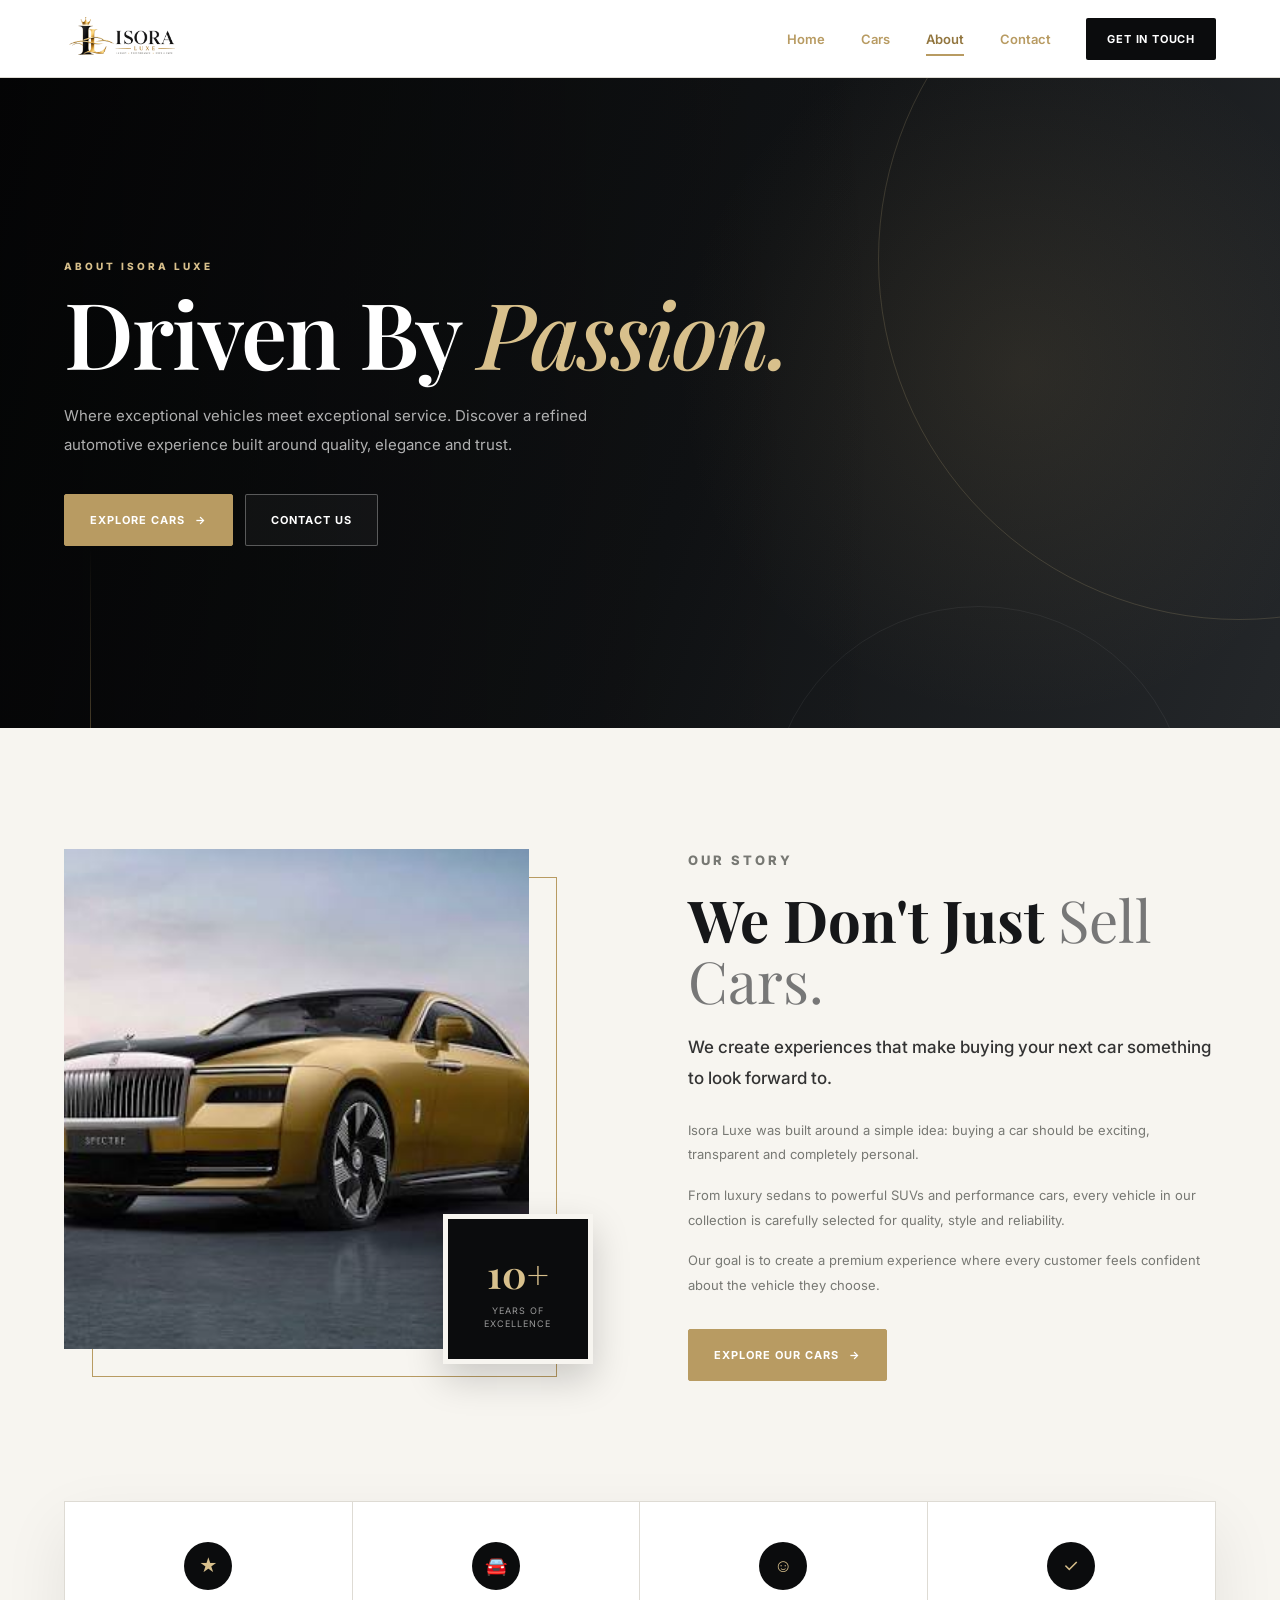
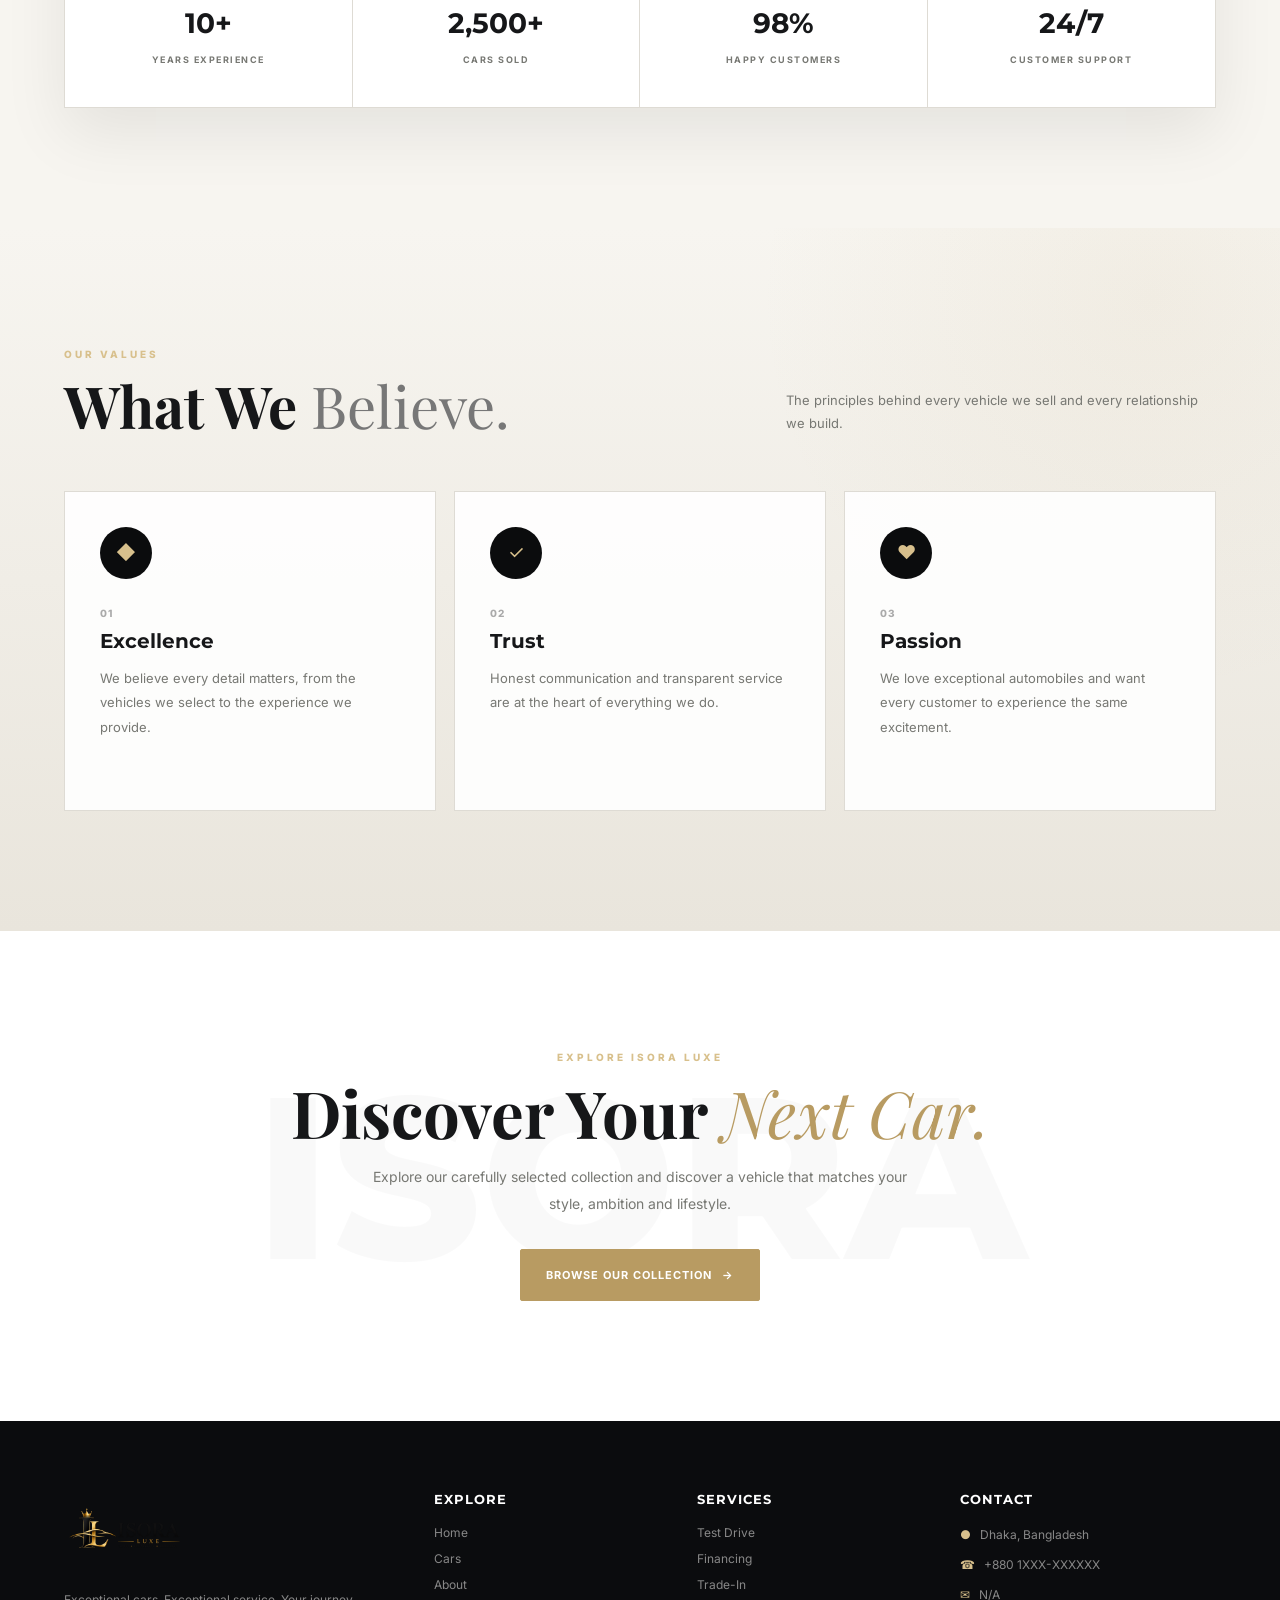
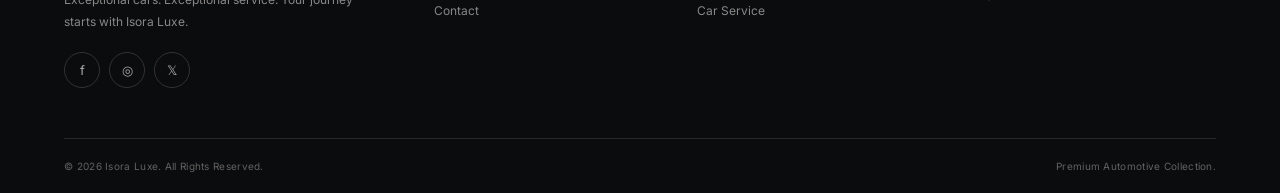
==== commit 13b4fc4c: "Add files via upload" ====
--- a/about.html
+++ b/about.html
@@ -4,16 +4,18 @@
 <head>
 
     <meta charset="UTF-8">
-
-    <meta name="viewport"
-          content="width=device-width, initial-scale=1.0">
+    <meta name="viewport" content="width=device-width, initial-scale=1.0">
 
     <title>About | Isora Luxe</title>
 
-    <!-- Google Fonts -->
+    <!-- GOOGLE FONTS -->
+    <link rel="preconnect" href="https://fonts.googleapis.com">
+    <link rel="preconnect" href="https://fonts.gstatic.com" crossorigin>
+
     <link
-        href="https://fonts.googleapis.com/css2?family=Inter:wght@400;500;600;700&family=Montserrat:wght@600;700;800&display=swap"
-        rel="stylesheet">
+        href="https://fonts.googleapis.com/css2?family=Inter:wght@400;500;600;700&family=Montserrat:wght@500;600;700;800&family=Playfair+Display:wght@500;600;700&display=swap"
+        rel="stylesheet"
+    >
 
     <style>
 
@@ -22,20 +24,25 @@
         ===================================================== */
 
         :root {
-            --black: #111315;
-            --dark: #181a1d;
-            --charcoal: #24272b;
+
+            --black: #0b0c0d;
+            --dark: #111315;
+            --charcoal: #1b1e21;
 
             --cream: #f7f5f0;
             --white: #ffffff;
 
-            --text: #17181a;
+            --text: #161719;
             --muted: #777873;
 
             --gold: #b89b62;
-            --gold-light: #d1b982;
-
-            --border: #dfddd7;
+            --gold-light: #d8c08c;
+            --gold-dark: #92763f;
+
+            --border: #dedbd4;
+
+            --shadow: 0 25px 60px rgba(0,0,0,0.08);
+
         }
 
 
@@ -56,10 +63,13 @@
 
 
         body {
-            margin: 0;
+
             font-family: "Inter", sans-serif;
+
             background: var(--cream);
+
             color: var(--text);
+
             overflow-x: hidden;
         }
 
@@ -79,170 +89,220 @@
         ===================================================== */
 
         .navbar {
+
+            height: 78px;
+
+            padding: 0 5%;
+
+            display: flex;
+
+            align-items: center;
+
+            justify-content: space-between;
+
+            background: rgba(255,255,255,0.96);
+
+            border-bottom: 1px solid var(--border);
+
+            position: sticky;
+
+            top: 0;
+
+            z-index: 5000;
+
+            backdrop-filter: blur(15px);
+        }
+
+
+        .logo {
+
+            display: flex;
+
+            align-items: center;
+
+            flex-shrink: 0;
+        }
+
+
+        .logo img {
+
+            width: 115px;
+
+            height: auto;
+
+            display: block;
+        }
+
+
+        /* =====================================================
+           DESKTOP NAV
+        ===================================================== */
+
+        .nav-links {
+
+            display: flex;
+
+            align-items: center;
+
+            gap: 36px;
+
+            margin-left: auto;
+
+            margin-right: 35px;
+        }
+
+
+        .nav-links a {
+
+            position: relative;
+
+            color: var(--gold);
+
+            font-size: 13px;
+
+            font-weight: 600;
+
+            transition: 0.25s ease;
+        }
+
+
+        .nav-links a:hover {
+
+            color: var(--gold-dark);
+
+            transform: translateY(-1px);
+        }
+
+
+        .nav-links a.active {
+
+            color: var(--gold-dark);
+        }
+
+
+        .nav-links a.active::after {
+
+            content: "";
+
+            position: absolute;
+
+            left: 0;
+
+            bottom: -9px;
+
             width: 100%;
-            height: 78px;
-
-            padding: 0 5%;
-
-            display: flex;
+
+            height: 2px;
+
+            background: var(--gold);
+        }
+
+
+        /* =====================================================
+           NAV BUTTON
+        ===================================================== */
+
+        .nav-btn {
+
+            min-height: 42px;
+
+            padding: 0 21px;
+
+            display: inline-flex;
+
             align-items: center;
-            justify-content: space-between;
-
-            background: #ffffff;
-
-            border-bottom: 1px solid var(--border);
-
-            position: relative;
-            z-index: 1000;
-        }
-
-
-        .logo {
-            display: flex;
+
+            justify-content: center;
+
+            background: var(--black);
+
+            color: white;
+
+            font-size: 11px;
+
+            font-weight: 700;
+
+            letter-spacing: 0.8px;
+
+            text-transform: uppercase;
+
+            border-radius: 2px;
+
+            transition: 0.3s ease;
+        }
+
+
+        .nav-btn:hover {
+
+            background: var(--gold);
+
+            transform: translateY(-2px);
+        }
+
+
+        /* =====================================================
+           HAMBURGER
+        ===================================================== */
+
+        .menu-btn {
+
+            display: none;
+
+            width: 44px;
+
+            height: 44px;
+
+            border: none;
+
+            background: transparent;
+
+            cursor: pointer;
+
             align-items: center;
-            flex-shrink: 0;
-        }
-
-
-        .logo img {
-            width: 125px;
-            height: auto;
-            display: block;
-        }
-
-
-        /* DESKTOP MENU */
-
-        .nav-links {
-            display: flex;
-            align-items: center;
+
             justify-content: center;
 
-            gap: 38px;
-
-            margin-left: auto;
-            margin-right: 35px;
-        }
-
-
-        .nav-links a {
-            position: relative;
-
-            color: var(--gold);
-
-            font-size: 13px;
-            font-weight: 600;
-
-            transition: 0.25s ease;
-        }
-
-
-        .nav-links a:hover,
-        .nav-links a.active {
-            color: var(--gold-light);
-        }
-
-
-        .nav-links a.active::after {
-            content: "";
-
-            position: absolute;
-
-            left: 0;
-            bottom: -9px;
-
-            width: 100%;
-            height: 2px;
+            flex-direction: column;
+
+            gap: 5px;
+
+            padding: 0;
+        }
+
+
+        .menu-btn span {
+
+            width: 25px;
+
+            height: 2.5px;
 
             background: var(--gold);
-        }
-
-
-        /* GET IN TOUCH */
-
-        .nav-btn {
-            display: inline-flex;
-
-            align-items: center;
-            justify-content: center;
-
-            min-height: 42px;
-
-            padding: 0 20px;
-
-            background: var(--black);
-
-            color: white;
-
-            font-size: 12px;
-            font-weight: 700;
-
-            border-radius: 3px;
-
-            transition: 0.25s ease;
-        }
-
-
-        .nav-btn:hover {
-            background: var(--gold);
-        }
-
-
-        /* =====================================================
-           MOBILE MENU BUTTON
-        ===================================================== */
-
-        .menu-btn {
-            display: none;
-
-            width: 44px;
-            height: 44px;
-
-            padding: 0;
-
-            border: none;
-
-            background: transparent;
-
-            cursor: pointer;
-
-            align-items: center;
-            justify-content: center;
-
-            flex-direction: column;
-
-            gap: 5px;
-        }
-
-
-        .menu-btn span {
-            display: block;
-
-            width: 25px;
-            height: 3px;
-
-            background: var(--gold);
-
-            border-radius: 3px;
+
+            border-radius: 10px;
 
             transition: 0.3s ease;
         }
 
 
-        /* X animation */
-
         .menu-btn.open span:nth-child(1) {
-            transform: translateY(8px) rotate(45deg);
+
+            transform:
+                translateY(7.5px)
+                rotate(45deg);
         }
 
 
         .menu-btn.open span:nth-child(2) {
+
             opacity: 0;
         }
 
 
         .menu-btn.open span:nth-child(3) {
-            transform: translateY(-8px) rotate(-45deg);
+
+            transform:
+                translateY(-7.5px)
+                rotate(-45deg);
         }
 
 
@@ -251,177 +311,276 @@
         ===================================================== */
 
         .about-hero {
-            min-height: 620px;
+
+            min-height: 650px;
 
             position: relative;
 
             display: flex;
+
             align-items: center;
+
+            overflow: hidden;
+
+            background:
+
+                radial-gradient(
+                    circle at 80% 45%,
+                    rgba(184,155,98,0.12),
+                    transparent 32%
+                ),
+
+                linear-gradient(
+                    110deg,
+                    #070809,
+                    #111315 55%,
+                    #24272a
+                );
+        }
+
+
+        /* GOLD CIRCLE */
+
+        .about-hero::before {
+
+            content: "";
+
+            position: absolute;
+
+            width: 720px;
+
+            height: 720px;
+
+            right: -320px;
+
+            top: -180px;
+
+            border: 1px solid rgba(216,192,140,0.18);
+
+            border-radius: 50%;
+        }
+
+
+        .about-hero::after {
+
+            content: "";
+
+            position: absolute;
+
+            width: 420px;
+
+            height: 420px;
+
+            right: 90px;
+
+            bottom: -300px;
+
+            border: 1px solid rgba(255,255,255,0.06);
+
+            border-radius: 50%;
+        }
+
+
+        .hero-line {
+
+            position: absolute;
+
+            width: 1px;
+
+            height: 180px;
+
+            left: 7%;
+
+            bottom: 0;
 
             background:
                 linear-gradient(
-                    110deg,
-                    #090a0b 0%,
-                    #151719 55%,
-                    #25282b 100%
+                    transparent,
+                    var(--gold)
                 );
 
-            overflow: hidden;
-        }
-
-
-        .about-hero::before {
-            content: "";
+            opacity: 0.35;
+        }
+
+
+        .about-hero-overlay {
 
             position: absolute;
 
-            width: 650px;
-            height: 650px;
-
-            right: -250px;
-            top: -200px;
-
-            border: 1px solid rgba(184,155,98,0.18);
-
-            border-radius: 50%;
-        }
-
-
-        .about-hero::after {
-            content: "";
-
-            position: absolute;
-
-            width: 350px;
-            height: 350px;
-
-            right: 80px;
-            bottom: -250px;
-
-            border: 1px solid rgba(255,255,255,0.05);
-
-            border-radius: 50%;
-        }
-
-
-        .about-hero-overlay {
-            position: absolute;
             inset: 0;
 
             background:
                 linear-gradient(
                     90deg,
-                    rgba(0,0,0,0.35),
-                    transparent
+                    rgba(0,0,0,0.45),
+                    transparent 70%
                 );
         }
 
 
         .about-hero-content {
+
             width: min(1180px, 90%);
 
-            margin: 0 auto;
+            margin: auto;
 
             position: relative;
-            z-index: 2;
+
+            z-index: 3;
 
             color: white;
+
+            animation: heroIn 1s ease both;
+        }
+
+
+        @keyframes heroIn {
+
+            from {
+
+                opacity: 0;
+
+                transform: translateY(25px);
+            }
+
+            to {
+
+                opacity: 1;
+
+                transform: translateY(0);
+            }
         }
 
 
         .section-label {
+
             margin-bottom: 15px;
 
             color: var(--gold-light);
 
             font-size: 10px;
+
             font-weight: 800;
 
-            letter-spacing: 2.5px;
+            letter-spacing: 3px;
 
             text-transform: uppercase;
         }
 
 
         .about-hero h1 {
-            max-width: 700px;
-
-            margin-bottom: 22px;
-
-            font-family: "Montserrat", sans-serif;
-
-            font-size: clamp(48px, 7vw, 78px);
-
-            line-height: 1;
+
+            max-width: 760px;
+
+            margin-bottom: 25px;
+
+            font-family: "Playfair Display", serif;
+
+            font-size: clamp(55px, 8vw, 92px);
+
+            font-weight: 600;
+
+            line-height: 0.98;
 
             letter-spacing: -2px;
         }
 
 
         .about-hero h1 span {
+
             color: var(--gold-light);
+
+            font-style: italic;
+
             font-weight: 500;
         }
 
 
         .hero-description {
+
             max-width: 570px;
 
-            margin-bottom: 32px;
-
-            color: rgba(255,255,255,0.72);
-
-            font-size: 16px;
-
-            line-height: 1.8;
-        }
-
+            margin-bottom: 35px;
+
+            color: rgba(255,255,255,0.68);
+
+            font-size: 15px;
+
+            line-height: 1.9;
+        }
+
+
+        /* =====================================================
+           BUTTONS
+        ===================================================== */
 
         .hero-buttons {
+
             display: flex;
+
+            gap: 12px;
+
             flex-wrap: wrap;
-            gap: 12px;
         }
 
 
         .primary-btn,
         .secondary-btn {
-            min-height: 50px;
-
-            padding: 0 23px;
+
+            min-height: 52px;
+
+            padding: 0 25px;
 
             display: inline-flex;
 
             align-items: center;
+
             justify-content: center;
 
             gap: 10px;
 
-            border-radius: 3px;
-
-            font-size: 12px;
+            border-radius: 2px;
+
+            font-size: 11px;
+
             font-weight: 700;
 
-            transition: 0.25s ease;
+            letter-spacing: 1px;
+
+            text-transform: uppercase;
+
+            transition: 0.3s ease;
         }
 
 
         .primary-btn {
+
             background: var(--gold);
+
             color: white;
+
+            border: 1px solid var(--gold);
         }
 
 
         .primary-btn:hover {
+
             background: var(--gold-light);
+
+            border-color: var(--gold-light);
+
             color: var(--black);
 
-            transform: translateY(-2px);
+            transform: translateY(-3px);
+
+            box-shadow:
+                0 12px 25px rgba(184,155,98,0.22);
         }
 
 
         .secondary-btn {
-            border: 1px solid rgba(255,255,255,0.35);
+
+            border: 1px solid rgba(255,255,255,0.3);
 
             background: rgba(255,255,255,0.04);
 
@@ -430,83 +589,117 @@
 
 
         .secondary-btn:hover {
+
             background: white;
+
             color: var(--black);
 
-            transform: translateY(-2px);
+            transform: translateY(-3px);
         }
 
 
         /* =====================================================
-           ABOUT STORY
+           STORY
         ===================================================== */
 
         .about-section {
+
             width: min(1180px, 90%);
 
-            margin: 0 auto;
-
-            padding: 110px 0;
+            margin: auto;
+
+            padding: 120px 0;
 
             display: grid;
 
             grid-template-columns: 1fr 1fr;
 
-            gap: 90px;
+            gap: 95px;
 
             align-items: center;
         }
 
 
         .about-image {
+
             position: relative;
 
-            min-height: 500px;
+            min-height: 530px;
         }
 
 
         .about-image img {
+
             width: 88%;
-            height: 470px;
+
+            height: 500px;
+
+            object-fit: cover;
 
             display: block;
 
-            object-fit: cover;
-
             position: relative;
+
             z-index: 2;
+
+            transition: 0.5s ease;
+
+            filter: saturate(0.9);
+        }
+
+
+        .about-image:hover img {
+
+            transform: translate(-7px,-7px);
+
+            filter: saturate(1);
         }
 
 
         .image-frame {
+
             position: absolute;
 
             width: 88%;
-            height: 470px;
+
+            height: 500px;
+
+            left: 28px;
 
             top: 28px;
-            left: 28px;
 
             border: 1px solid var(--gold);
 
             z-index: 1;
+
+            transition: 0.5s ease;
+        }
+
+
+        .about-image:hover .image-frame {
+
+            transform: translate(7px,7px);
         }
 
 
         .experience-badge {
+
             position: absolute;
 
             right: 0;
-            bottom: 20px;
-
-            width: 145px;
-            height: 145px;
+
+            bottom: 15px;
+
+            width: 150px;
+
+            height: 150px;
 
             display: flex;
 
             flex-direction: column;
 
             align-items: center;
+
             justify-content: center;
 
             text-align: center;
@@ -517,51 +710,61 @@
 
             z-index: 4;
 
-            border: 4px solid var(--cream);
+            border: 5px solid var(--cream);
+
+            box-shadow: 0 15px 35px rgba(0,0,0,0.18);
         }
 
 
         .experience-badge strong {
-            font-family: "Montserrat", sans-serif;
-
-            font-size: 31px;
+
+            font-family: "Playfair Display", serif;
+
+            font-size: 38px;
 
             color: var(--gold-light);
         }
 
 
         .experience-badge span {
+
             margin-top: 5px;
 
-            font-size: 10px;
+            color: #999;
+
+            font-size: 9px;
 
             line-height: 1.5;
 
-            color: #aaa;
+            letter-spacing: 1px;
 
             text-transform: uppercase;
         }
 
 
         .about-content h2 {
-            margin-bottom: 20px;
-
-            font-family: "Montserrat", sans-serif;
-
-            font-size: clamp(34px, 4vw, 52px);
-
-            line-height: 1.1;
+
+            margin-bottom: 22px;
+
+            font-family: "Playfair Display", serif;
+
+            font-size: clamp(38px, 5vw, 58px);
+
+            line-height: 1.05;
         }
 
 
         .about-content h2 span {
+
             color: #777;
+
             font-weight: 400;
         }
 
 
         .about-intro {
-            margin-bottom: 22px;
+
+            margin-bottom: 24px;
 
             color: #333;
 
@@ -574,6 +777,7 @@
 
 
         .about-content > p:not(.about-intro) {
+
             margin-bottom: 16px;
 
             color: var(--muted);
@@ -585,7 +789,8 @@
 
 
         .about-content .primary-btn {
-            margin-top: 12px;
+
+            margin-top: 15px;
         }
 
 
@@ -594,76 +799,96 @@
         ===================================================== */
 
         .stats-section {
+
             width: min(1180px, 90%);
 
             margin: 0 auto;
 
             display: grid;
 
-            grid-template-columns: repeat(4, 1fr);
+            grid-template-columns: repeat(4,1fr);
 
             background: white;
 
             border: 1px solid var(--border);
 
-            box-shadow: 0 18px 50px rgba(0,0,0,0.06);
+            box-shadow: var(--shadow);
+
+            transform: translateY(0);
         }
 
 
         .stat {
-            padding: 34px 20px;
+
+            padding: 40px 20px;
 
             text-align: center;
 
             border-right: 1px solid var(--border);
+
+            transition: 0.3s ease;
         }
 
 
         .stat:last-child {
+
             border-right: none;
         }
 
 
+        .stat:hover {
+
+            background: #faf9f5;
+
+            transform: translateY(-4px);
+        }
+
+
         .stat-icon {
+
             width: 48px;
+
             height: 48px;
 
-            margin: 0 auto 15px;
+            margin: 0 auto 16px;
 
             display: flex;
 
             align-items: center;
+
             justify-content: center;
 
+            background: var(--black);
+
+            color: var(--gold-light);
+
             border-radius: 50%;
 
-            background: var(--black);
-
-            color: var(--gold-light);
-
-            font-size: 20px;
+            font-size: 18px;
         }
 
 
         .stat strong {
+
             display: block;
 
-            margin-bottom: 6px;
+            margin-bottom: 7px;
 
             font-family: "Montserrat", sans-serif;
 
-            font-size: 27px;
+            font-size: 28px;
         }
 
 
         .stat span {
+
             color: var(--muted);
 
-            font-size: 10px;
+            font-size: 9px;
 
             font-weight: 700;
 
-            letter-spacing: 1px;
+            letter-spacing: 1.5px;
 
             text-transform: uppercase;
         }
@@ -674,19 +899,30 @@
         ===================================================== */
 
         .values-section {
-            padding: 110px 5%;
+
+            margin-top: 120px;
+
+            padding: 120px 5%;
 
             background:
+
+                radial-gradient(
+                    circle at 90% 10%,
+                    rgba(184,155,98,0.08),
+                    transparent 30%
+                ),
+
                 linear-gradient(
                     180deg,
                     var(--cream),
-                    #eae7df
+                    #e9e5dc
                 );
         }
 
 
         .section-heading {
-            width: min(1180px, 100%);
+
+            width: min(1180px,100%);
 
             margin: 0 auto 55px;
 
@@ -701,117 +937,158 @@
 
 
         .section-heading h2 {
+
+            font-family: "Playfair Display", serif;
+
+            font-size: clamp(38px,5vw,58px);
+
+            line-height: 1.05;
+        }
+
+
+        .section-heading h2 span {
+
+            color: #777;
+
+            font-weight: 400;
+        }
+
+
+        .heading-description {
+
+            max-width: 430px;
+
+            color: var(--muted);
+
+            font-size: 13px;
+
+            line-height: 1.8;
+        }
+
+
+        .values-grid {
+
+            width: min(1180px,100%);
+
+            margin: auto;
+
+            display: grid;
+
+            grid-template-columns: repeat(3,1fr);
+
+            gap: 18px;
+        }
+
+
+        .value-card {
+
+            min-height: 320px;
+
+            padding: 35px;
+
+            position: relative;
+
+            overflow: hidden;
+
+            background: rgba(255,255,255,0.9);
+
+            border: 1px solid var(--border);
+
+            transition: 0.4s ease;
+        }
+
+
+        .value-card::before {
+
+            content: "";
+
+            position: absolute;
+
+            left: 0;
+
+            top: 0;
+
+            width: 3px;
+
+            height: 0;
+
+            background: var(--gold);
+
+            transition: 0.4s ease;
+        }
+
+
+        .value-card:hover {
+
+            transform: translateY(-8px);
+
+            box-shadow: var(--shadow);
+        }
+
+
+        .value-card:hover::before {
+
+            height: 100%;
+        }
+
+
+        .value-icon {
+
+            width: 52px;
+
+            height: 52px;
+
+            margin-bottom: 28px;
+
+            display: flex;
+
+            align-items: center;
+
+            justify-content: center;
+
+            background: var(--black);
+
+            color: var(--gold-light);
+
+            border-radius: 50%;
+
+            font-size: 19px;
+        }
+
+
+        .value-number {
+
+            display: block;
+
+            margin-bottom: 10px;
+
+            color: #aaa;
+
+            font-size: 10px;
+
+            font-weight: 800;
+
+            letter-spacing: 1px;
+        }
+
+
+        .value-card h3 {
+
+            margin-bottom: 13px;
+
             font-family: "Montserrat", sans-serif;
 
-            font-size: clamp(34px, 4vw, 50px);
-
-            line-height: 1.1;
-        }
-
-
-        .section-heading h2 span {
-            color: #777;
-            font-weight: 400;
-        }
-
-
-        .heading-description {
-            max-width: 430px;
+            font-size: 20px;
+        }
+
+
+        .value-card p {
 
             color: var(--muted);
 
             font-size: 13px;
 
-            line-height: 1.8;
-        }
-
-
-        .values-grid {
-            width: min(1180px, 100%);
-
-            margin: 0 auto;
-
-            display: grid;
-
-            grid-template-columns: repeat(3, 1fr);
-
-            gap: 18px;
-        }
-
-
-        .value-card {
-            min-height: 310px;
-
-            padding: 32px;
-
-            background: white;
-
-            border: 1px solid var(--border);
-
-            position: relative;
-
-            overflow: hidden;
-
-            transition: 0.3s ease;
-        }
-
-
-        .value-card:hover {
-            transform: translateY(-7px);
-
-            box-shadow: 0 22px 45px rgba(0,0,0,0.09);
-        }
-
-
-        .value-icon {
-            width: 52px;
-            height: 52px;
-
-            margin-bottom: 28px;
-
-            display: flex;
-
-            align-items: center;
-            justify-content: center;
-
-            background: var(--black);
-
-            color: var(--gold-light);
-
-            border-radius: 50%;
-
-            font-size: 20px;
-        }
-
-
-        .value-number {
-            display: block;
-
-            margin-bottom: 10px;
-
-            color: #aaa;
-
-            font-size: 10px;
-
-            font-weight: 800;
-        }
-
-
-        .value-card h3 {
-            margin-bottom: 12px;
-
-            font-family: "Montserrat", sans-serif;
-
-            font-size: 20px;
-        }
-
-
-        .value-card p {
-            color: var(--muted);
-
-            font-size: 13px;
-
-            line-height: 1.8;
+            line-height: 1.9;
         }
 
 
@@ -820,7 +1097,8 @@
         ===================================================== */
 
         .about-cta {
-            padding: 110px 5%;
+
+            padding: 120px 5%;
 
             background: white;
 
@@ -832,43 +1110,78 @@
         }
 
 
+        .about-cta::before {
+
+            content: "ISORA";
+
+            position: absolute;
+
+            left: 50%;
+
+            top: 50%;
+
+            transform:
+                translate(-50%,-50%);
+
+            font-family: "Montserrat", sans-serif;
+
+            font-size: clamp(90px,18vw,240px);
+
+            font-weight: 800;
+
+            color: rgba(0,0,0,0.025);
+
+            white-space: nowrap;
+
+            pointer-events: none;
+        }
+
+
         .cta-content {
-            width: min(750px, 100%);
-
-            margin: 0 auto;
+
+            width: min(750px,100%);
+
+            margin: auto;
 
             position: relative;
+
             z-index: 2;
         }
 
 
         .about-cta h2 {
+
             margin-bottom: 18px;
 
-            font-family: "Montserrat", sans-serif;
-
-            font-size: clamp(36px, 5vw, 58px);
-
-            line-height: 1.1;
+            font-family: "Playfair Display", serif;
+
+            font-size: clamp(40px,6vw,65px);
+
+            line-height: 1.05;
         }
 
 
         .about-cta h2 span {
+
             color: var(--gold);
+
+            font-style: italic;
+
             font-weight: 400;
         }
 
 
         .about-cta p:not(.section-label) {
+
             max-width: 560px;
 
-            margin: 0 auto 30px;
+            margin: 0 auto 32px;
 
             color: var(--muted);
 
             font-size: 14px;
 
-            line-height: 1.8;
+            line-height: 1.9;
         }
 
 
@@ -877,20 +1190,22 @@
         ===================================================== */
 
         .footer {
+
             width: 100%;
 
-            background: #0c0d0f;
+            padding: 70px 5% 0;
+
+            background: #0b0c0e;
 
             color: white;
-
-            padding: 65px 5% 0;
         }
 
 
         .footer-grid {
-            width: min(1180px, 100%);
-
-            margin: 0 auto;
+
+            width: min(1180px,100%);
+
+            margin: auto;
 
             display: grid;
 
@@ -902,137 +1217,183 @@
 
             gap: 50px;
 
-            padding-bottom: 45px;
+            padding-bottom: 50px;
+        }
+
+
+        .footer-about {
+
+            display: flex;
+
+            flex-direction: column;
+
+            align-items: flex-start;
         }
 
 
         .footer-about .logo {
-            display: inline-flex;
-
-            margin-bottom: 15px;
+
+            margin-bottom: 18px;
         }
 
 
         .footer-about .logo img {
-            width: 135px;
-            height: auto;
+
+            width: 120px;
         }
 
 
         .footer-about > p {
-            max-width: 300px;
+
+            max-width: 310px;
 
             color: #888;
 
+            font-size: 12px;
+
+            line-height: 1.8;
+        }
+
+
+        .social-links {
+
+            display: flex;
+
+            gap: 9px;
+
+            margin-top: 20px;
+        }
+
+
+        .social-links a {
+
+            width: 36px;
+
+            height: 36px;
+
+            display: flex;
+
+            align-items: center;
+
+            justify-content: center;
+
+            border: 1px solid #333;
+
+            border-radius: 50%;
+
+            color: #aaa;
+
             font-size: 13px;
 
-            line-height: 1.8;
-        }
-
-
-        .social-links {
+            transition: 0.3s ease;
+        }
+
+
+        .social-links a:hover {
+
+            background: var(--gold);
+
+            border-color: var(--gold);
+
+            color: white;
+
+            transform: translateY(-3px);
+        }
+
+
+        .footer-column {
+
             display: flex;
 
-            gap: 10px;
-
-            margin-top: 20px;
-        }
-
-
-        .social-links a {
-            width: 38px;
-            height: 38px;
+            flex-direction: column;
+
+            gap: 11px;
+        }
+
+
+        .footer-column h4 {
+
+            margin-bottom: 7px;
+
+            font-family: "Montserrat", sans-serif;
+
+            font-size: 13px;
+
+            letter-spacing: 1px;
+
+            text-transform: uppercase;
+        }
+
+
+        .footer-column a {
+
+            color: #888;
+
+            font-size: 12px;
+
+            transition: 0.25s ease;
+        }
+
+
+        .footer-column a:hover {
+
+            color: var(--gold-light);
+
+            transform: translateX(3px);
+        }
+
+
+        .footer-column p {
 
             display: flex;
 
+            align-items: flex-start;
+
+            gap: 9px;
+
+            margin: 0;
+
+            color: #888;
+
+            font-size: 12px;
+
+            line-height: 1.6;
+        }
+
+
+        .footer-column p span {
+
+            color: var(--gold-light);
+        }
+
+
+        .footer-bottom {
+
+            width: min(1180px,100%);
+
+            margin: auto;
+
+            padding: 21px 0;
+
+            border-top: 1px solid #25272a;
+
+            display: flex;
+
+            justify-content: space-between;
+
             align-items: center;
-            justify-content: center;
-
-            border: 1px solid #333;
-
-            color: #aaa;
-
-            border-radius: 50%;
-
-            font-size: 14px;
-        }
-
-
-        .footer-column {
-            display: flex;
-
-            flex-direction: column;
-
-            gap: 10px;
-        }
-
-
-        .footer-column h4 {
-            margin-bottom: 6px;
-
-            font-family: "Montserrat", sans-serif;
-
-            font-size: 14px;
-        }
-
-
-        .footer-column a {
-            color: #888;
-
-            font-size: 12px;
-        }
-
-
-        .footer-column a:hover {
-            color: var(--gold-light);
-        }
-
-
-        .footer-column p {
-            display: flex;
-
-            align-items: flex-start;
-
-            gap: 10px;
-
-            color: #888;
-
-            font-size: 12px;
-
-            line-height: 1.6;
-
-            margin: 0;
-        }
-
-
-        .footer-column p span:first-child {
-            color: var(--gold-light);
-        }
-
-
-        .footer-bottom {
-            width: min(1180px, 100%);
-
-            margin: 0 auto;
-
-            padding: 20px 0;
-
-            border-top: 1px solid #25272a;
-
-            display: flex;
-
-            align-items: center;
-
-            justify-content: space-between;
 
             gap: 20px;
         }
 
 
         .footer-bottom p {
-            color: #666;
-
-            font-size: 11px;
+
+            color: #626262;
+
+            font-size: 10px;
+
+            letter-spacing: 0.3px;
         }
 
 
@@ -1043,49 +1404,64 @@
         @media (max-width: 950px) {
 
             .nav-links {
+
                 gap: 22px;
+
                 margin-right: 20px;
             }
 
 
             .about-section {
+
                 grid-template-columns: 1fr;
 
-                gap: 60px;
+                gap: 70px;
             }
 
 
             .about-image {
+
+                width: 100%;
+
                 max-width: 650px;
 
-                width: 100%;
-
-                margin: 0 auto;
+                margin: auto;
             }
 
 
             .stats-section {
-                grid-template-columns: repeat(2, 1fr);
+
+                grid-template-columns: repeat(2,1fr);
             }
 
 
             .stat:nth-child(2) {
+
                 border-right: none;
             }
 
 
             .stat:nth-child(-n+2) {
+
                 border-bottom: 1px solid var(--border);
             }
 
 
             .values-grid {
+
                 grid-template-columns: 1fr 1fr;
             }
 
 
             .footer-grid {
+
                 grid-template-columns: 1fr 1fr;
+            }
+
+
+            .footer-about {
+
+                grid-column: 1 / -1;
             }
 
         }
@@ -1098,261 +1474,307 @@
         @media (max-width: 700px) {
 
             .navbar {
+
                 height: 70px;
 
-                padding: 0 20px;
+                padding: 0 18px;
             }
 
 
             .logo img {
-                width: 110px;
-            }
-
-
-            /* HIDE DESKTOP BUTTON */
+
+                width: 100px;
+            }
+
 
             .nav-btn {
+
                 display: none;
             }
 
 
-            /* HAMBURGER SHOWS */
+            /* SHOW 3 LINES */
 
             .menu-btn {
+
                 display: flex;
             }
 
 
-            /* MOBILE NAVIGATION */
+            /* MOBILE NAV */
 
             .nav-links {
 
+                position: absolute;
+
+                top: 70px;
+
+                left: 0;
+
+                width: 100%;
+
+                margin: 0;
+
+                padding: 5px 20px 15px;
+
                 display: flex;
 
-                position: absolute;
-
-                top: 70px;
-
-                left: 0;
+                flex-direction: column;
+
+                align-items: stretch;
+
+                gap: 0;
+
+                background: rgba(255,255,255,0.98);
+
+                border-bottom: 1px solid var(--border);
+
+                box-shadow:
+                    0 15px 35px rgba(0,0,0,0.14);
+
+                opacity: 0;
+
+                visibility: hidden;
+
+                transform: translateY(-12px);
+
+                pointer-events: none;
+
+                transition: 0.25s ease;
+            }
+
+
+            .nav-links.open {
+
+                opacity: 1;
+
+                visibility: visible;
+
+                transform: translateY(0);
+
+                pointer-events: auto;
+            }
+
+
+            .nav-links a {
 
                 width: 100%;
 
-                margin: 0;
-
-                padding: 8px 20px 15px;
+                padding: 16px 5px;
+
+                color: var(--gold);
+
+                font-size: 14px;
+
+                border-bottom: 1px solid #eee;
+            }
+
+
+            .nav-links a:last-child {
+
+                border-bottom: none;
+            }
+
+
+            .nav-links a.active::after {
+
+                display: none;
+            }
+
+
+            .nav-links a.active {
+
+                color: var(--gold-dark);
+
+                font-weight: 700;
+            }
+
+
+            /* HERO */
+
+            .about-hero {
+
+                min-height: 590px;
+            }
+
+
+            .about-hero-content {
+
+                width: 88%;
+            }
+
+
+            .about-hero h1 {
+
+                font-size: clamp(48px,14vw,68px);
+
+                letter-spacing: -1px;
+            }
+
+
+            .hero-description {
+
+                font-size: 14px;
+
+                line-height: 1.8;
+            }
+
+
+            .hero-buttons {
 
                 flex-direction: column;
 
-                align-items: stretch;
-
-                gap: 0;
-
-                background: #ffffff;
-
-                border-bottom: 1px solid var(--border);
-
-                box-shadow: 0 12px 25px rgba(0,0,0,0.15);
-
-                opacity: 0;
-
-                visibility: hidden;
-
-                transform: translateY(-10px);
-
-                pointer-events: none;
-
-                transition:
-                    opacity 0.25s ease,
-                    transform 0.25s ease,
-                    visibility 0.25s ease;
-
-                z-index: 999;
-            }
-
-
-            /* WHEN MENU IS OPEN */
-
-            .nav-links.open {
-
-                opacity: 1;
-
-                visibility: visible;
-
-                transform: translateY(0);
-
-                pointer-events: auto;
-            }
-
-
-            .nav-links a {
-
                 width: 100%;
-
-                padding: 15px 5px;
-
-                font-size: 14px;
-
-                color: var(--gold);
-
-                border-bottom: 1px solid #eeeeee;
-            }
-
-
-            .nav-links a:last-child {
-                border-bottom: none;
-            }
-
-
-            .nav-links a.active::after {
-                display: none;
-            }
-
-
-            .nav-links a.active {
-                color: var(--gold-light);
-            }
-
-
-            /* HERO */
-
-            .about-hero {
-                min-height: 560px;
-            }
-
-
-            .about-hero-content {
-                width: 88%;
-            }
-
-
-            .about-hero h1 {
-                font-size: clamp(44px, 13vw, 62px);
-
-                letter-spacing: -1px;
-            }
-
-
-            .hero-description {
-                font-size: 15px;
-            }
-
-
-            .hero-buttons {
-                flex-direction: column;
             }
 
 
             .primary-btn,
             .secondary-btn {
+
                 width: 100%;
             }
 
 
-            /* ABOUT */
+            /* STORY */
 
             .about-section {
+
                 width: 88%;
 
-                padding: 75px 0;
-
-                gap: 55px;
+                padding: 80px 0;
+
+                gap: 65px;
             }
 
 
             .about-image {
-                min-height: 390px;
+
+                min-height: 400px;
             }
 
 
             .about-image img {
+
                 width: 88%;
 
-                height: 370px;
+                height: 380px;
             }
 
 
             .image-frame {
+
                 width: 88%;
 
-                height: 370px;
+                height: 380px;
             }
 
 
             .experience-badge {
+
                 width: 120px;
+
                 height: 120px;
 
-                bottom: 10px;
+                bottom: 5px;
             }
 
 
             .experience-badge strong {
-                font-size: 25px;
+
+                font-size: 29px;
+            }
+
+
+            .about-content h2 {
+
+                font-size: 42px;
             }
 
 
             /* STATS */
 
             .stats-section {
+
+                width: 88%;
+
                 grid-template-columns: 1fr 1fr;
-
-                width: 88%;
             }
 
 
             .stat {
-                border-right: 1px solid var(--border);
+
+                padding: 28px 12px;
             }
 
 
             .stat:nth-child(2) {
+
                 border-right: none;
             }
 
 
             .stat:nth-child(3),
             .stat:nth-child(4) {
+
                 border-top: 1px solid var(--border);
             }
 
 
+            .stat strong {
+
+                font-size: 23px;
+            }
+
+
             /* VALUES */
 
             .values-section {
-                padding: 75px 6%;
+
+                margin-top: 80px;
+
+                padding: 80px 6%;
             }
 
 
             .section-heading {
+
                 display: block;
 
-                margin-bottom: 35px;
+                margin-bottom: 38px;
             }
 
 
             .heading-description {
+
                 margin-top: 20px;
             }
 
 
             .values-grid {
+
                 grid-template-columns: 1fr;
             }
 
 
+            .value-card {
+
+                min-height: 280px;
+            }
+
+
             /* CTA */
 
             .about-cta {
-                padding: 80px 6%;
-            }
-
-
-            /* =================================================
-               MOBILE FOOTER
-            ================================================= */
+
+                padding: 85px 6%;
+            }
+
+
+            /* FOOTER */
 
             .footer {
-                padding: 45px 20px 0;
+
+                padding: 50px 20px 0;
 
                 text-align: center;
             }
@@ -1360,20 +1782,23 @@
 
             .footer-grid {
 
-                grid-template-columns: 1fr 1fr;
-
-                gap: 30px 20px;
+                width: 100%;
+
+                display: flex;
+
+                flex-direction: column;
+
+                align-items: center;
+
+                justify-content: center;
+
+                gap: 38px;
 
                 padding-bottom: 35px;
-
-                justify-items: center;
-            }
-
-
-            /* LOGO SECTION FULL WIDTH + CENTERED */
+            }
+
 
             .footer-about {
-                grid-column: 1 / -1;
 
                 width: 100%;
 
@@ -1383,117 +1808,97 @@
 
                 align-items: center;
 
+                justify-content: center;
+
                 text-align: center;
             }
 
 
             .footer-about .logo {
-                display: inline-flex;
 
                 justify-content: center;
-
-                margin-bottom: 15px;
             }
 
 
             .footer-about .logo img {
+
                 width: 110px;
             }
 
 
             .footer-about > p {
-                max-width: 320px;
+
+                width: 100%;
+
+                max-width: 300px;
+
+                margin: auto;
+
+                text-align: center;
 
                 font-size: 12px;
-
-                line-height: 1.6;
-
-                margin: 0 auto;
             }
 
 
             .social-links {
-                margin-top: 15px;
 
                 justify-content: center;
             }
 
 
-            .social-links a {
-                width: 34px;
-                height: 34px;
-            }
-
-
-            /* EXPLORE + SERVICES */
-
             .footer-column {
+
                 width: 100%;
 
                 align-items: center;
 
+                justify-content: center;
+
                 text-align: center;
-
-                gap: 8px;
             }
 
 
             .footer-column h4 {
-                font-size: 13px;
-
-                margin-bottom: 4px;
+
+                text-align: center;
             }
 
 
             .footer-column a {
-                font-size: 11px;
-            }
-
-
-            /* CONTACT FULL WIDTH + CENTERED */
-
-            .footer-column:last-child {
-                grid-column: 1 / -1;
+
+                text-align: center;
+            }
+
+
+            .footer-column p {
+
+                justify-content: center;
+
+                align-items: center;
+
+                text-align: center;
+            }
+
+
+            .footer-bottom {
 
                 width: 100%;
 
+                flex-direction: column;
+
                 align-items: center;
 
+                justify-content: center;
+
                 text-align: center;
-            }
-
-
-            .footer-column p {
-                justify-content: center;
-
-                align-items: center;
-
-                font-size: 11px;
 
                 gap: 7px;
-
-                text-align: center;
-            }
-
-
-            .footer-bottom {
-
-                flex-direction: column;
-
-                align-items: center;
-
-                justify-content: center;
-
-                text-align: center;
-
-                gap: 6px;
-
-                padding: 18px 0;
             }
 
 
             .footer-bottom p {
-                font-size: 10px;
+
+                width: 100%;
 
                 text-align: center;
             }
@@ -1508,69 +1913,86 @@
         @media (max-width: 480px) {
 
             .navbar {
-                padding: 0 16px;
-            }
-
-
-            .logo img {
-                width: 100px;
+
+                padding: 0 15px;
+            }
+
+
+            .about-hero {
+
+                min-height: 570px;
+            }
+
+
+            .about-section {
+
+                width: 90%;
+            }
+
+
+            .about-image {
+
+                min-height: 350px;
+            }
+
+
+            .about-image img {
+
+                width: 90%;
+
+                height: 330px;
+            }
+
+
+            .image-frame {
+
+                width: 90%;
+
+                height: 330px;
+            }
+
+
+            .experience-badge {
+
+                width: 105px;
+
+                height: 105px;
+            }
+
+
+            .experience-badge strong {
+
+                font-size: 25px;
             }
 
 
             .stats-section {
+
+                width: 90%;
+
                 grid-template-columns: 1fr;
             }
 
 
             .stat {
+
                 border-right: none !important;
 
-                border-top: none !important;
-
                 border-bottom: 1px solid var(--border);
             }
 
 
             .stat:last-child {
+
                 border-bottom: none;
             }
 
 
-            .about-image img,
-            .image-frame {
-                width: 92%;
-            }
-
-
-            /* SMALL PHONE FOOTER */
-
             .footer {
+
                 padding-left: 16px;
+
                 padding-right: 16px;
-            }
-
-
-            .footer-grid {
-                grid-template-columns: 1fr 1fr;
-
-                gap: 28px 14px;
-            }
-
-
-            .footer-about > p {
-                max-width: 290px;
-            }
-
-
-            .footer-column p {
-                flex-wrap: wrap;
-
-                justify-content: center;
-            }
-
-
-            .footer-bottom {
-                width: 100%;
             }
 
         }
@@ -1590,20 +2012,20 @@
 <header class="navbar">
 
 
-    <!-- LOGO -->
-
     <a href="index.html" class="logo">
 
         <img
             src="images/logo.png"
-            alt="Isora Luxe Logo">
+            alt="Isora Luxe Logo"
+        >
 
     </a>
 
 
-    <!-- NAVIGATION -->
-
-    <nav class="nav-links" id="mobileMenu">
+    <nav
+        class="nav-links"
+        id="mobileMenu"
+    >
 
         <a href="index.html">
             Home
@@ -1613,7 +2035,10 @@
             Cars
         </a>
 
-        <a href="about.html" class="active">
+        <a
+            href="about.html"
+            class="active"
+        >
             About
         </a>
 
@@ -1624,25 +2049,23 @@
     </nav>
 
 
-    <!-- DESKTOP BUTTON -->
-
     <a
         href="contact.html"
-        class="nav-btn">
-
+        class="nav-btn"
+    >
         Get in Touch
-
     </a>
 
 
-    <!-- MOBILE HAMBURGER -->
+    <!-- MOBILE 3-LINE BUTTON -->
 
     <button
         class="menu-btn"
         id="menuButton"
         type="button"
         aria-label="Open menu"
-        aria-expanded="false">
+        aria-expanded="false"
+    >
 
         <span></span>
         <span></span>
@@ -1650,7 +2073,6 @@
 
     </button>
 
-
 </header>
 
 
@@ -1661,6 +2083,8 @@
 <section class="about-hero">
 
     <div class="about-hero-overlay"></div>
+
+    <div class="hero-line"></div>
 
 
     <div class="about-hero-content">
@@ -1677,9 +2101,11 @@
 
 
         <p class="hero-description">
+
             Where exceptional vehicles meet exceptional
-            service. Discover a better way to find your
-            next car.
+            service. Discover a refined automotive experience
+            built around quality, elegance and trust.
+
         </p>
 
 
@@ -1687,7 +2113,8 @@
 
             <a
                 href="cars.html"
-                class="primary-btn">
+                class="primary-btn"
+            >
 
                 Explore Cars
 
@@ -1698,7 +2125,8 @@
 
             <a
                 href="contact.html"
-                class="secondary-btn">
+                class="secondary-btn"
+            >
 
                 Contact Us
 
@@ -1725,7 +2153,8 @@
 
         <img
             src="images/car2.jpg"
-            alt="Luxury car">
+            alt="Luxury vehicle"
+        >
 
 
         <div class="experience-badge">
@@ -1733,8 +2162,8 @@
             <strong>10+</strong>
 
             <span>
-                Years of<br>
-                Experience
+                Years Of<br>
+                Excellence
             </span>
 
         </div>
@@ -1756,36 +2185,45 @@
 
 
         <p class="about-intro">
+
             We create experiences that make buying your
             next car something to look forward to.
+
         </p>
 
 
         <p>
+
             Isora Luxe was built around a simple idea:
             buying a car should be exciting, transparent
             and completely personal.
+
         </p>
 
 
         <p>
+
             From luxury sedans to powerful SUVs and
             performance cars, every vehicle in our
             collection is carefully selected for quality,
             style and reliability.
+
         </p>
 
 
         <p>
-            Our team is committed to providing a premium
-            experience from the moment you walk into our
-            showroom until the moment you drive away.
+
+            Our goal is to create a premium experience
+            where every customer feels confident about
+            the vehicle they choose.
+
         </p>
 
 
         <a
             href="cars.html"
-            class="primary-btn">
+            class="primary-btn"
+        >
 
             Explore Our Cars
 
@@ -1863,7 +2301,6 @@
         </span>
 
     </div>
-
 
 </section>
 
@@ -1893,8 +2330,10 @@
 
 
         <p class="heading-description">
+
             The principles behind every vehicle we sell
-            and every customer relationship we build.
+            and every relationship we build.
+
         </p>
 
     </div>
@@ -1918,8 +2357,11 @@
             </h3>
 
             <p>
+
                 We believe every detail matters, from the
-                vehicles we select to the service we provide.
+                vehicles we select to the experience we
+                provide.
+
             </p>
 
         </div>
@@ -1940,8 +2382,11 @@
             </h3>
 
             <p>
-                Honest communication and transparent pricing
-                are at the heart of everything we do.
+
+                Honest communication and transparent
+                service are at the heart of everything
+                we do.
+
             </p>
 
         </div>
@@ -1962,12 +2407,14 @@
             </h3>
 
             <p>
-                We love cars, and we want every customer to
-                experience the same excitement we do.
+
+                We love exceptional automobiles and want
+                every customer to experience the same
+                excitement.
+
             </p>
 
         </div>
-
 
     </div>
 
@@ -1995,14 +2442,18 @@
 
 
         <p>
-            Explore our collection of carefully selected
-            vehicles and find the one that's right for you.
+
+            Explore our carefully selected collection
+            and discover a vehicle that matches your
+            style, ambition and lifestyle.
+
         </p>
 
 
         <a
             href="cars.html"
-            class="primary-btn">
+            class="primary-btn"
+        >
 
             Browse Our Collection
 
@@ -2025,38 +2476,41 @@
     <div class="footer-grid">
 
 
-        <!-- ABOUT -->
-
         <div class="footer-about">
+
 
             <a
                 href="index.html"
-                class="logo">
+                class="logo"
+            >
 
                 <img
                     src="images/logo.png"
-                    alt="Isora Luxe Logo">
+                    alt="Isora Luxe Logo"
+                >
 
             </a>
 
 
             <p>
+
                 Exceptional cars. Exceptional service.
                 Your journey starts with Isora Luxe.
+
             </p>
 
 
             <div class="social-links">
 
-                <a href="#">
+                <a href="#" aria-label="Facebook">
                     f
                 </a>
 
-                <a href="#">
+                <a href="#" aria-label="Instagram">
                     ◎
                 </a>
 
-                <a href="#">
+                <a href="#" aria-label="X">
                     𝕏
                 </a>
 
@@ -2064,8 +2518,6 @@
 
         </div>
 
-
-        <!-- EXPLORE -->
 
         <div class="footer-column">
 
@@ -2073,22 +2525,18 @@
                 Explore
             </h4>
 
-
             <a href="index.html">
                 Home
             </a>
 
-
             <a href="cars.html">
                 Cars
             </a>
 
-
             <a href="about.html">
                 About
             </a>
 
-
             <a href="contact.html">
                 Contact
             </a>
@@ -2096,30 +2544,24 @@
         </div>
 
 
-        <!-- SERVICES -->
-
         <div class="footer-column">
 
             <h4>
                 Services
             </h4>
 
-
             <a href="contact.html">
                 Test Drive
             </a>
 
-
             <a href="contact.html">
                 Financing
             </a>
 
-
             <a href="contact.html">
                 Trade-In
             </a>
 
-
             <a href="contact.html">
                 Car Service
             </a>
@@ -2127,27 +2569,22 @@
         </div>
 
 
-        <!-- CONTACT -->
-
         <div class="footer-column">
 
             <h4>
                 Contact
             </h4>
-
 
             <p>
                 <span>●</span>
                 Dhaka, Bangladesh
             </p>
 
-
             <p>
                 <span>☎</span>
                 +880 1XXX-XXXXXX
             </p>
 
-
             <p>
                 <span>✉</span>
                 N/A
@@ -2159,22 +2596,18 @@
     </div>
 
 
-    <!-- FOOTER BOTTOM -->
-
     <div class="footer-bottom">
 
         <p>
             © 2026 Isora Luxe. All Rights Reserved.
         </p>
 
-
         <p>
             Premium Automotive Collection.
         </p>
 
     </div>
 
-
 </footer>
 
 
@@ -2191,94 +2624,96 @@
         document.getElementById("mobileMenu");
 
 
-    /*
-       OPEN / CLOSE MENU
-    */
-
-    menuButton.addEventListener("click", function () {
-
-        const isOpen =
-            menuButton.classList.toggle("open");
-
-
-        mobileMenu.classList.toggle("open");
-
-
-        menuButton.setAttribute(
-            "aria-expanded",
-            isOpen ? "true" : "false"
-        );
-
-
-        menuButton.setAttribute(
-            "aria-label",
-            isOpen
-                ? "Close menu"
-                : "Open menu"
-        );
-
-    });
-
-
-    /*
-       CLOSE MENU WHEN A LINK IS CLICKED
-    */
+    /* OPEN / CLOSE MENU */
+
+    menuButton.addEventListener(
+        "click",
+        function () {
+
+            const isOpen =
+                menuButton.classList.toggle("open");
+
+            mobileMenu.classList.toggle("open");
+
+
+            menuButton.setAttribute(
+                "aria-expanded",
+                isOpen ? "true" : "false"
+            );
+
+
+            menuButton.setAttribute(
+                "aria-label",
+                isOpen
+                    ? "Close menu"
+                    : "Open menu"
+            );
+
+        }
+    );
+
+
+    /* CLOSE AFTER CLICKING LINK */
 
     const menuLinks =
         mobileMenu.querySelectorAll("a");
 
 
-    menuLinks.forEach(function (link) {
-
-        link.addEventListener("click", function () {
-
-            menuButton.classList.remove("open");
-
-            mobileMenu.classList.remove("open");
-
-            menuButton.setAttribute(
-                "aria-expanded",
-                "false"
-            );
-
-            menuButton.setAttribute(
-                "aria-label",
-                "Open menu"
-            );
-
-        });
+    menuLinks.forEach(function(link) {
+
+        link.addEventListener(
+            "click",
+            function() {
+
+                menuButton.classList.remove("open");
+
+                mobileMenu.classList.remove("open");
+
+                menuButton.setAttribute(
+                    "aria-expanded",
+                    "false"
+                );
+
+                menuButton.setAttribute(
+                    "aria-label",
+                    "Open menu"
+                );
+
+            }
+        );
 
     });
 
 
-    /*
-       CLOSE MENU WHEN CLICKING OUTSIDE
-    */
-
-    document.addEventListener("click", function (event) {
-
-        if (
-            !mobileMenu.contains(event.target) &&
-            !menuButton.contains(event.target)
-        ) {
-
-            menuButton.classList.remove("open");
-
-            mobileMenu.classList.remove("open");
-
-            menuButton.setAttribute(
-                "aria-expanded",
-                "false"
-            );
-
-            menuButton.setAttribute(
-                "aria-label",
-                "Open menu"
-            );
-
-        }
-
-    });
+    /* CLOSE WHEN CLICKING OUTSIDE */
+
+    document.addEventListener(
+        "click",
+        function(event) {
+
+            if (
+                !mobileMenu.contains(event.target) &&
+                !menuButton.contains(event.target)
+            ) {
+
+                menuButton.classList.remove("open");
+
+                mobileMenu.classList.remove("open");
+
+                menuButton.setAttribute(
+                    "aria-expanded",
+                    "false"
+                );
+
+                menuButton.setAttribute(
+                    "aria-label",
+                    "Open menu"
+                );
+
+            }
+
+        }
+    );
 
 </script>
 
